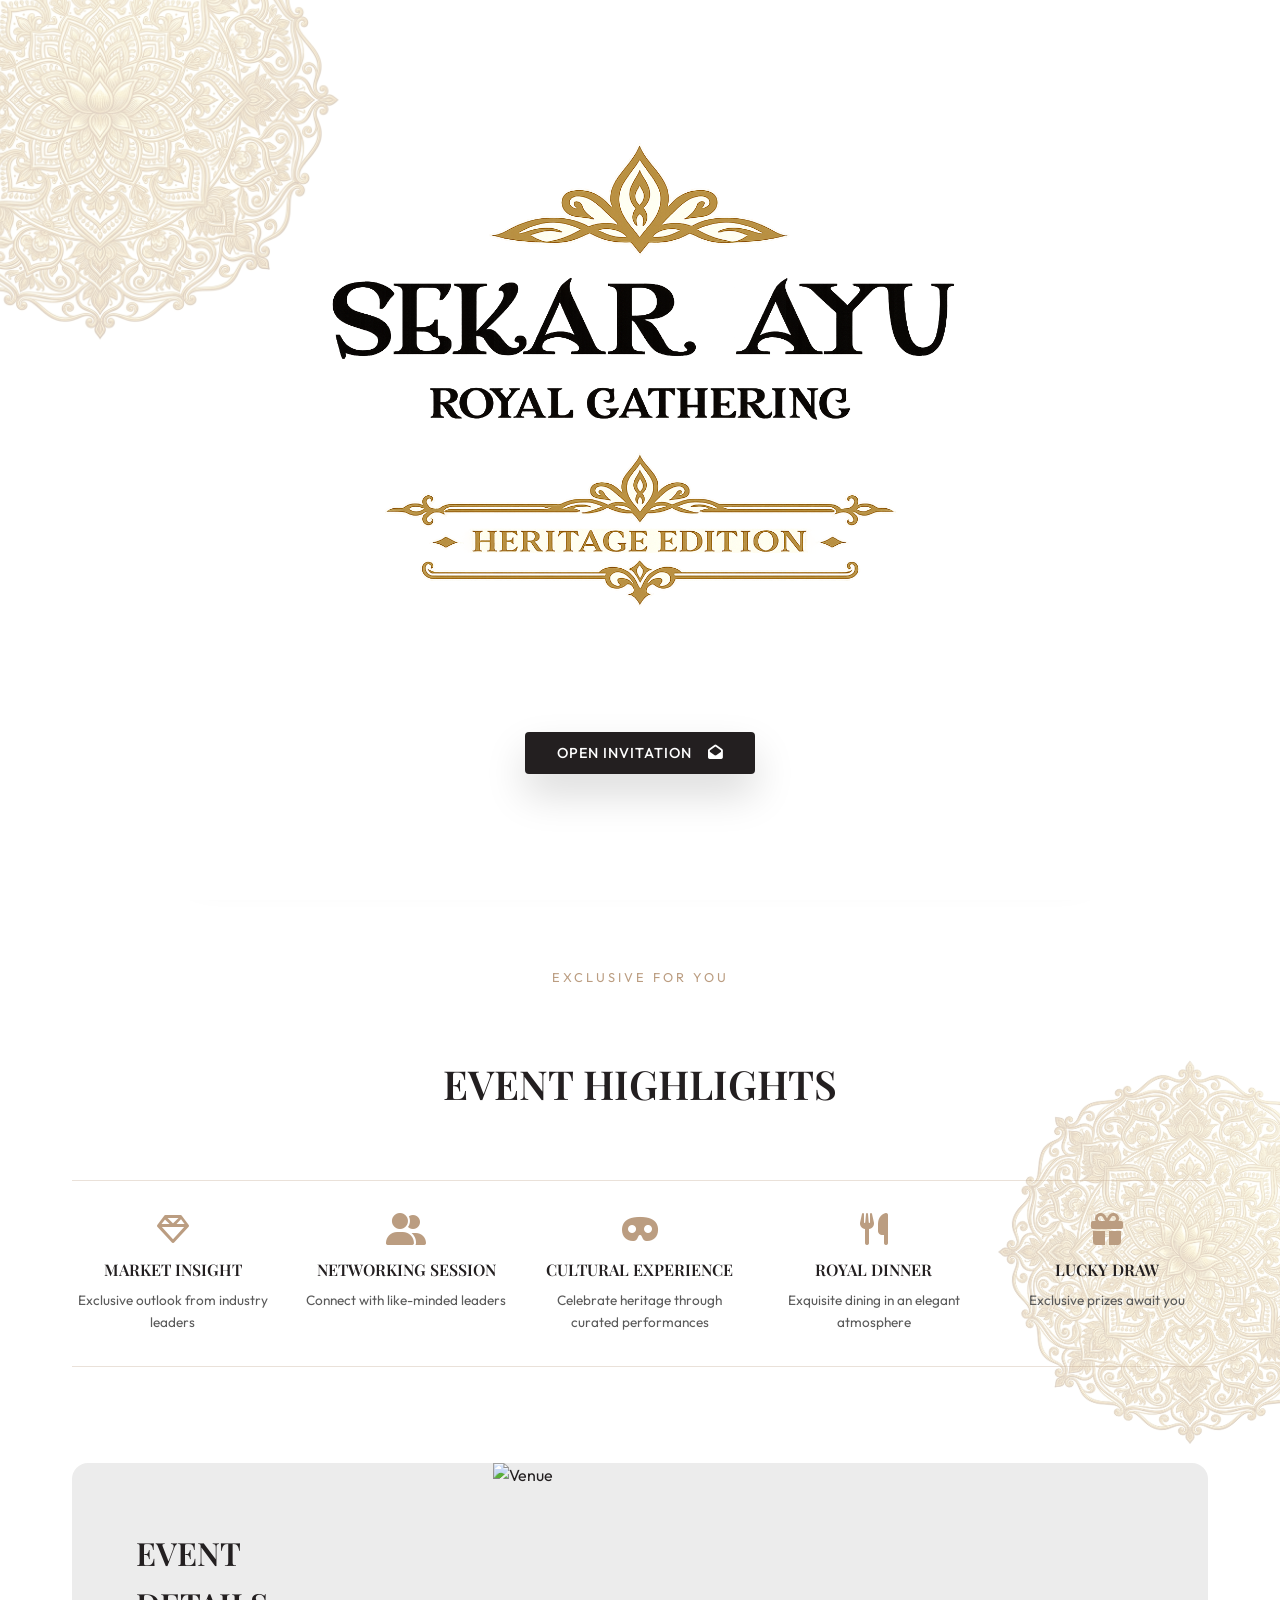
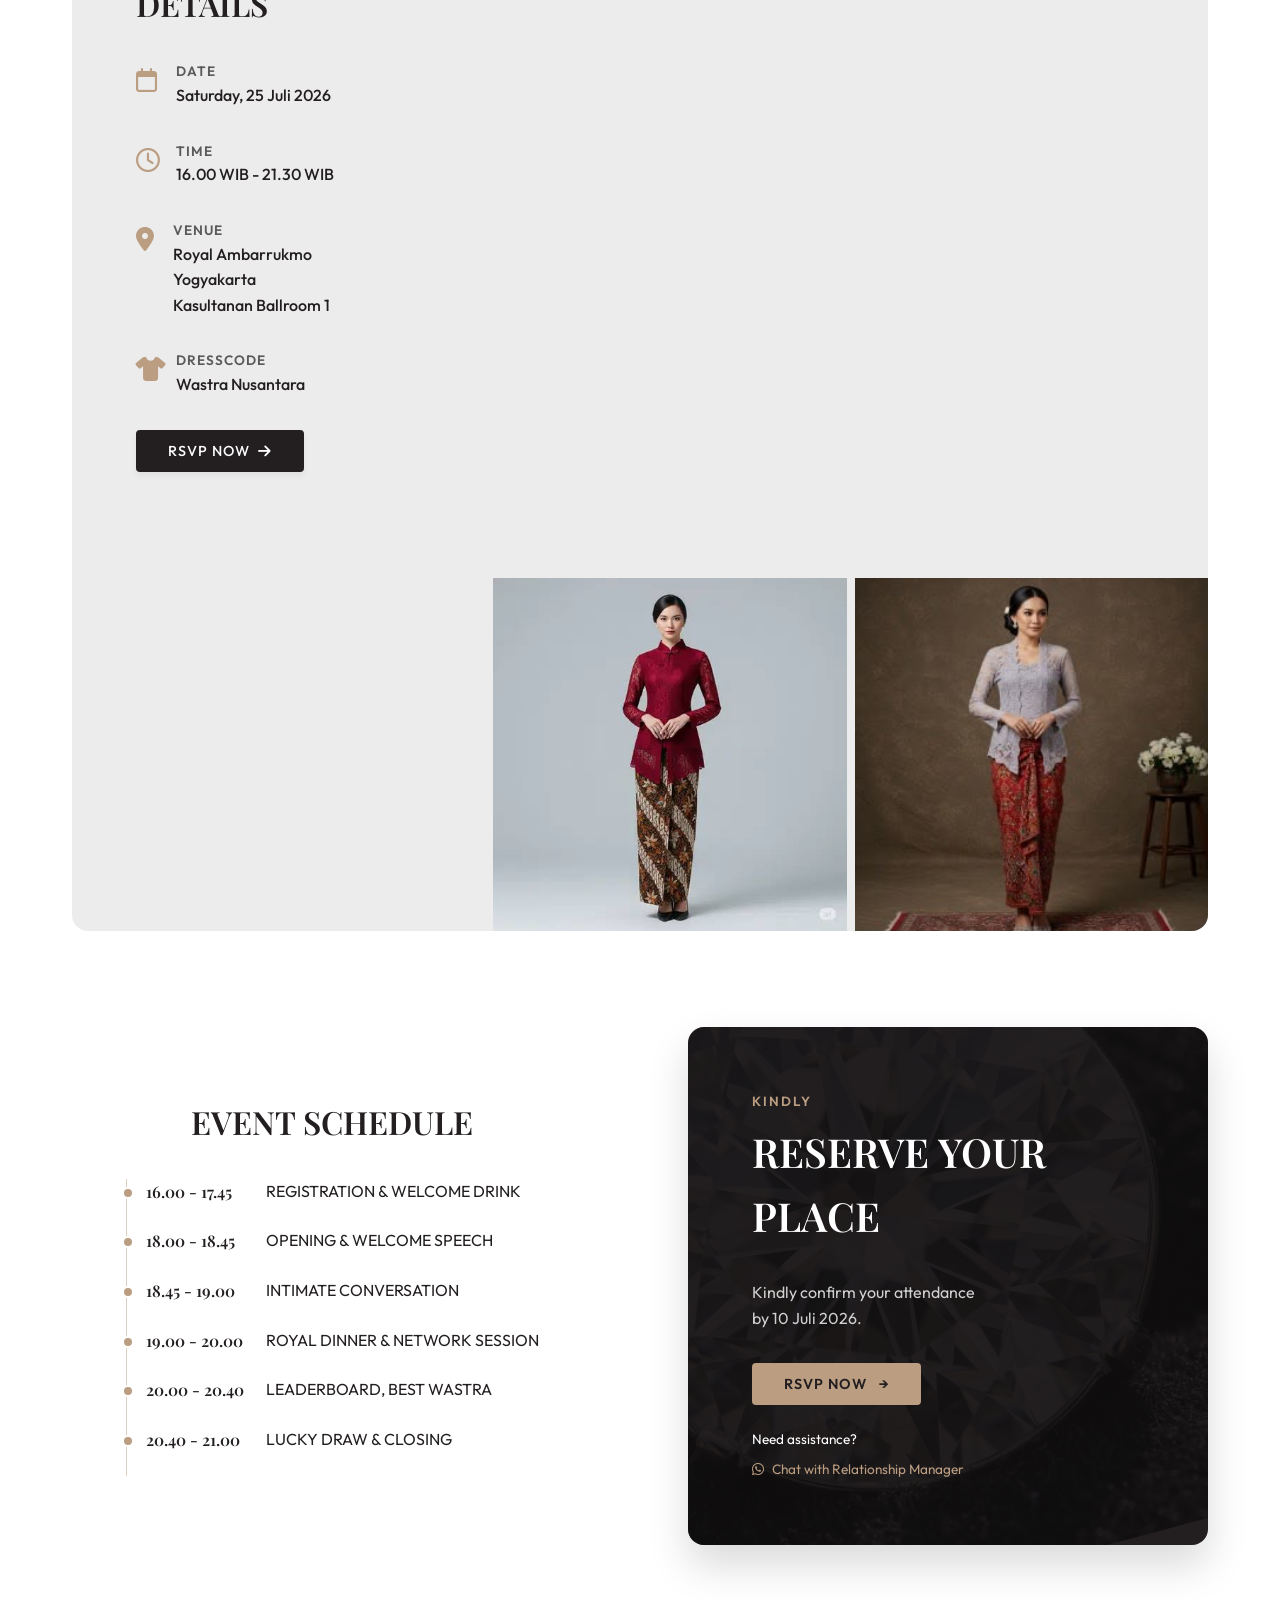
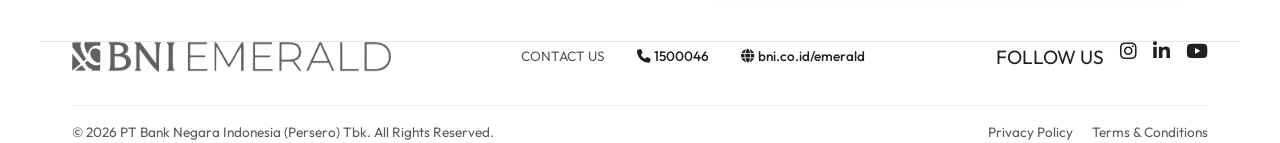
==== demo-cover.html @ 96505d5f "Integrate cover page, update gallery images, and refine ticket text" ====
<!DOCTYPE html>
<html lang="en">
<head>
  <meta charset="UTF-8">
  <meta name="viewport" content="width=device-width, initial-scale=1.0">
  <title>Sekar Ayu Royal Gathering - Demo Cover</title>
  <link rel="stylesheet" href="style.css">
  <link rel="stylesheet" href="https://cdnjs.cloudflare.com/ajax/libs/font-awesome/6.4.0/css/all.min.css">
  <script src="https://cdnjs.cloudflare.com/ajax/libs/qrcodejs/1.0.0/qrcode.min.js"></script>
  <style>
    /* Prevent scrolling initially */
    body {
      overflow: hidden;
    }
    
    /* Full screen cover overlay */
    #invitation-cover {
      position: fixed;
      top: 0;
      left: 0;
      width: 100vw;
      height: 100vh;
      background-color: var(--c-bg); /* Use the theme background */
      z-index: 9999;
      display: flex;
      flex-direction: column;
      align-items: center;
      justify-content: center;
      transition: transform 1.2s cubic-bezier(0.77, 0, 0.175, 1);
    }
    
    /* Cover internal z-indexing so bg is behind text */
    #invitation-cover .hero-bg {
      z-index: 0;
      opacity: 0.6;
    }
    #invitation-cover .ornament-top-left {
      z-index: 1;
    }
    #invitation-cover .hero-content-wrapper {
      z-index: 2;
      position: relative;
      display: flex;
      flex-direction: column;
      align-items: center;
    }
  </style>
</head>
<body>

  <!-- ================= THE COVER ================= -->
  <div id="invitation-cover">
    <img src="mandala.png" class="ornament ornament-top-left" alt="Ornament">
    <div class="hero-bg"></div>
    
    <div class="hero-content-wrapper">
      <div class="hero-titles">
        <img src="logo landing page 2.png" alt="Sekar Ayu Royal Gathering" class="hero-logo-all">
      </div>
      
      <button id="open-cover-btn" class="btn btn-primary" style="margin-top: 40px; box-shadow: var(--shadow-lg);">
        OPEN INVITATION &nbsp; <i class="fa-solid fa-envelope-open"></i>
      </button>
    </div>
  </div>
  <!-- ============================================= -->


  <!-- Header -->
  <header class="header">
    <div class="container">
      <div class="logo-group">
        <img src="Logo danantara.png" alt="Danantara Indonesia" class="logo" style="height: 40px; object-fit: contain;">
      </div>
      <div class="logo-group">
        <img src="Logo BNI Emerald.png" alt="BNI Emerald" class="logo" style="height: 30px; object-fit: contain;">
      </div>
    </div>
  </header>

  <!-- Hero Section (Button removed since it's on the cover now) -->
  <section class="hero" style="min-height: 80vh;">
    <img src="mandala.png" class="ornament ornament-top-left" alt="Ornament">
    <div class="hero-bg"></div>
    
    <div class="container hero-content">
      <div class="hero-titles">
        <img src="logo landing page 2.png" alt="Sekar Ayu Royal Gathering" class="hero-logo-all">
      </div>
      <!-- Removed the OPEN INVITATION button from here -->
    </div>
  </section>

  <!-- Invitation Card -->
  <div class="container">
    <div class="invitation-card">
      <div class="invitation-icon">
        <i class="fa-solid fa-gem"></i>
      </div>
      <div class="invitation-text">
        <h3>DEAR VALUED EMERALD CLIENT,</h3>
        <p>As a valued member of BNI Emerald, it is our distinct pleasure to invite you to an exclusive gathering, thoughtfully curated in appreciation of your trust and the valued relationship we are privileged to share. We look forward to welcoming you for a memorable occasion.</p>
      </div>
    </div>
  </div>

  <!-- Programs Section -->
  <section class="container">
    <div class="section-title">
      <span>EXCLUSIVE FOR YOU</span>
      <h2 style="display: none;">BNI EMERALD PROGRAMS</h2>
    </div>
    <div class="programs-grid" style="display: none;">
      <div class="program-card">
        <img src="https://images.unsplash.com/photo-1618005182384-a83a8bd57fbe?q=80&w=2564&auto=format&fit=crop" alt="Wealth">
        <div class="program-overlay">
          <i class="fa-solid fa-gem program-icon"></i>
          <h4>EMERALD WEALTH</h4>
          <p>Wealth Management & Investment Solutions</p>
          <span class="link">Learn More &rarr;</span>
        </div>
      </div>
      <div class="program-card">
        <img src="https://images.unsplash.com/photo-1542314831-c6a4d14fa62d?q=80&w=2673&auto=format&fit=crop" alt="Lifestyle">
        <div class="program-overlay">
          <i class="fa-solid fa-crown program-icon"></i>
          <h4>EMERALD LIFESTYLE</h4>
          <p>Privileges & Experiences Beyond Expectations</p>
          <span class="link">Learn More &rarr;</span>
        </div>
      </div>
      <div class="program-card">
        <img src="https://images.unsplash.com/photo-1556740749-887f6717d5e4?q=80&w=2670&auto=format&fit=crop" alt="Protection">
        <div class="program-overlay">
          <i class="fa-solid fa-shield-halved program-icon"></i>
          <h4>EMERALD PROTECTION</h4>
          <p>Comprehensive Protection for You & Your Family</p>
          <span class="link">Learn More &rarr;</span>
        </div>
      </div>
      <div class="program-card">
        <img src="https://images.unsplash.com/photo-1436491865332-7a61a109cc05?q=80&w=2674&auto=format&fit=crop" alt="Global">
        <div class="program-overlay">
          <i class="fa-solid fa-globe program-icon"></i>
          <h4>EMERALD GLOBAL ACCESS</h4>
          <p>Global Network & Exclusive International Privileges</p>
          <span class="link">Learn More &rarr;</span>
        </div>
      </div>
    </div>
  </section>

  <!-- Event Highlights -->
  <section class="container" style="position: relative;">
    <img src="mandala.png" class="ornament ornament-event-right" alt="Ornament">
    <div class="section-title">
      <h2>EVENT HIGHLIGHTS</h2>
    </div>
    <div class="highlights-container">
      <div class="highlight-item">
        <i class="fa-regular fa-gem"></i>
        <h4>MARKET INSIGHT</h4>
        <p>Exclusive outlook from industry leaders</p>
      </div>
      <div class="highlight-item">
        <i class="fa-solid fa-user-group"></i>
        <h4>NETWORKING SESSION</h4>
        <p>Connect with like-minded leaders</p>
      </div>
      <div class="highlight-item">
        <i class="fa-solid fa-mask"></i>
        <h4>CULTURAL EXPERIENCE</h4>
        <p>Celebrate heritage through curated performances</p>
      </div>
      <div class="highlight-item">
        <i class="fa-solid fa-utensils"></i>
        <h4>ROYAL DINNER</h4>
        <p>Exquisite dining in an elegant atmosphere</p>
      </div>
      <div class="highlight-item">
        <i class="fa-solid fa-gift"></i>
        <h4>LUCKY DRAW</h4>
        <p>Exclusive prizes await you</p>
      </div>
    </div>
  </section>

  <!-- Details & Schedule -->
  <section class="container">
    <div class="details-section">
      <div class="details-content">
        <h3>EVENT DETAILS</h3>
        <div class="detail-row">
          <div class="detail-icon"><i class="fa-regular fa-calendar"></i></div>
          <div class="detail-info">
            <h5>DATE</h5>
            <p>Saturday, 25 Juli 2026</p>
          </div>
        </div>
        <div class="detail-row">
          <div class="detail-icon"><i class="fa-regular fa-clock"></i></div>
          <div class="detail-info">
            <h5>TIME</h5>
            <p>16.00 WIB - 21.30 WIB</p>
          </div>
        </div>
        <div class="detail-row">
          <div class="detail-icon"><i class="fa-solid fa-location-dot"></i></div>
          <div class="detail-info">
            <h5>VENUE</h5>
            <p>Royal Ambarrukmo Yogyakarta<br>Kasultanan Ballroom 1</p>
          </div>
        </div>
        <div class="detail-row">
          <div class="detail-icon"><i class="fa-solid fa-shirt"></i></div>
          <div class="detail-info">
            <h5>DRESSCODE</h5>
            <p>Wastra Nusantara</p>
          </div>
        </div>
        <div style="margin-top: var(--space-md);">
          <button class="btn btn-primary open-rsvp-btn" style="background: var(--c-emerald-dark); display: inline-flex; align-items: center; justify-content: center; gap: 8px;">
            <span>RSVP NOW</span>
            <i class="fa-solid fa-arrow-right"></i>
          </button>
        </div>
      </div>
      <div class="gallery-grid">
        <img src="https://images.unsplash.com/photo-1519167758481-83f550bb49b3?q=80&w=2698&auto=format&fit=crop" class="gallery-main" alt="Venue">
        <img src="gallery-sub-1.jpeg" alt="Decor">
        <img src="gallery-sub-2.jpeg" alt="Dining">
      </div>
    </div>
  </section>
  <!-- Schedule & Reserve Section -->
  <section class="container schedule-reserve-wrapper">
    <!-- Left: Schedule -->
    <div class="schedule-column">
      <div class="section-title" style="margin-bottom: 32px;">
        <h2 style="font-size: 2rem;">EVENT SCHEDULE</h2>
      </div>
      <div style="display: flex; justify-content: center;">
        <div class="schedule-list">
          <div class="schedule-item">
            <div class="time">16.00 - 17.45</div>
            <div class="event">REGISTRATION & WELCOME DRINK</div>
          </div>
          <div class="schedule-item">
            <div class="time">18.00 - 18.45</div>
            <div class="event">OPENING & WELCOME SPEECH</div>
          </div>
          <div class="schedule-item">
            <div class="time">18.45 - 19.00</div>
            <div class="event">INTIMATE CONVERSATION</div>
          </div>
          <div class="schedule-item">
            <div class="time">19.00 - 20.00</div>
            <div class="event">ROYAL DINNER & NETWORK SESSION</div>
          </div>
          <div class="schedule-item">
            <div class="time">20.00 - 20.40</div>
            <div class="event">LEADERBOARD, BEST WASTRA</div>
          </div>
          <div class="schedule-item">
            <div class="time">20.40 - 21.00</div>
            <div class="event">LUCKY DRAW & CLOSING</div>
          </div>
        </div>
      </div>
    </div>

    <!-- Right: Reserve -->
    <div class="reserve-column">
      <div class="reserve-section" style="margin-bottom: 0; height: 100%;">
        <div class="reserve-content">
          <h5>KINDLY</h5>
          <h2>RESERVE YOUR PLACE</h2>
          <p>Kindly confirm your attendance<br>by 10 Juli 2026.</p>
          <button class="btn btn-gold open-rsvp-btn" style="margin-bottom: 24px;">RSVP NOW &nbsp; &rarr;</button>
          <div style="font-size: 0.85rem;">
            Need assistance?<br>
            <a href="#" style="color: var(--c-gold); display: inline-flex; align-items: center; gap: 8px; margin-top: 8px;">
              <i class="fa-brands fa-whatsapp"></i> Chat with Relationship Manager
            </a>
          </div>
        </div>
        <img src="diamond.png" class="gem-bg" alt="Diamond Texture" style="mix-blend-mode: multiply;">
      </div>
    </div>
  </section>

  <!-- Footer -->
  <footer class="container">
    <div class="footer-top">
      <div class="logo-group">
        <img src="Logo BNI Emerald.png" alt="BNI Emerald" class="logo" style="height: 30px; object-fit: contain;">
      </div>
      <div class="contact-info">
        <span>CONTACT US</span>
        <span style="color: var(--c-emerald-dark); font-weight: 500;"><i class="fa-solid fa-phone"></i> 1500046</span>
        <a href="#" style="color: var(--c-emerald-dark); font-weight: 500;"><i class="fa-solid fa-globe"></i> bni.co.id/emerald</a>
      </div>
      <div style="display: flex; gap: 16px; font-size: 1.2rem; color: var(--c-emerald-dark);">
        FOLLOW US 
        <i class="fa-brands fa-instagram"></i>
        <i class="fa-brands fa-linkedin-in"></i>
        <i class="fa-brands fa-youtube"></i>
      </div>
    </div>
    <div class="footer-bottom">
      <p>&copy; 2026 PT Bank Negara Indonesia (Persero) Tbk. All Rights Reserved.</p>
      <div>
        <a href="#" style="margin-right: 16px;">Privacy Policy</a>
        <a href="#">Terms & Conditions</a>
      </div>
    </div>
  </footer>

  <!-- RSVP Modal & Ticket Flow -->
  <div class="modal-overlay" id="rsvp-modal">
    <div class="modal-container">
      <button class="close-btn" id="close-modal">&times;</button>
      
      <!-- Form View -->
      <div id="form-view">
        <div class="form-header">
          <h3>RSVP FORM</h3>
          <p>Please fill in your details to secure your invitation</p>
        </div>
        <form class="rsvp-form" id="rsvp-form">
          <div class="form-group">
            <label for="fullName">Full Name</label>
            <input type="text" id="fullName" name="fullName" class="form-control" required placeholder="e.g. John Doe">
          </div>
          <div class="form-group">
            <label for="email">Email Address</label>
            <input type="email" id="email" name="email" class="form-control" required placeholder="e.g. john@example.com">
          </div>
          <div class="form-group">
            <label for="phone">Phone Number</label>
            <input type="tel" id="phone" name="phone" class="form-control" required placeholder="e.g. 08123456789">
          </div>
          <div class="form-group">
            <label for="company">Company / Organization</label>
            <input type="text" id="company" name="company" class="form-control" placeholder="Optional">
          </div>
          <button type="submit" class="btn btn-gold form-submit" id="submit-btn">CONFIRM ATTENDANCE</button>
        </form>
      </div>

      <!-- Ticket View (Success) -->
      <div id="ticket-view" class="ticket-view">
        <i class="fa-solid fa-circle-check" style="font-size: 3rem; color: var(--c-gold); margin-bottom: 16px;"></i>
        <h3>Exclusive Registration Successful!</h3>
        <p class="ticket-desc">Thank you for confirming your attendance, <strong id="guest-name-display">Guest</strong>.</p>
        <p class="ticket-desc">Please present this QR Code at the registration desk.</p>
        
        <div class="qr-container" id="qrcode"></div>
        
        <p style="font-size: 0.9rem; font-weight: 500; color: var(--c-emerald-dark); letter-spacing: 2px;" id="ticket-id"></p>
        
        <div class="ticket-footer">
          <p>Sekar Ayu Royal Gathering - Heritage Edition</p>
          <p>Saturday, 25 Juli 2026 | Royal Ambarrukmo</p>
        </div>
        <button class="btn btn-primary" id="download-ticket" style="margin-top: 24px; width: 100%;">SAVE TICKET</button>
      </div>

    </div>
  </div>

  <script src="script.js"></script>
  <script>
    // Cover Page Logic
    document.getElementById('open-cover-btn').addEventListener('click', function() {
      // Slide the cover up smoothly
      document.getElementById('invitation-cover').style.transform = 'translateY(-100vh)';
      // Enable scrolling on the body
      document.body.style.overflow = 'auto';
      
      // Optionally hide the cover from DOM after animation completes (1.2 seconds)
      setTimeout(function() {
        document.getElementById('invitation-cover').style.display = 'none';
      }, 1200);
    });
  </script>
</body>
</html>
---- style.css ----
/* 
  Sekar Ayu Royal Gathering - Heritage Edition 
  Premium Design System
*/

@import url('https://fonts.googleapis.com/css2?family=Playfair+Display:ital,wght@0,400;0,500;0,600;0,700;1,400&family=Outfit:wght@300;400;500;600&display=swap');

@font-face {
  font-family: 'Shanlan';
  src: url('SHANLN__.TTF') format('truetype');
  font-weight: normal;
  font-style: normal;
}

@font-face {
  font-family: 'Shanlan Condensed';
  src: url('SHANLNC_.TTF') format('truetype');
  font-weight: normal;
  font-style: normal;
}

:root {
  /* Colors */
  --c-bg: #FFFFFF; /* White */
  --c-bg-alt: #ececec; /* Mercury Grey */
  --c-emerald: #231f20; /* Jet Black */
  --c-emerald-dark: #231f20; /* Jet Black */
  --c-emerald-light: #231f20; /* Jet Black */
  --c-gold: #bb9d81; /* Pale Gold */
  --c-gold-light: #bb9d81; /* Pale Gold */
  --c-text-dark: #231f20; /* Jet Black */
  --c-text-muted: #5A5A5A;
  --c-text-light: #231f20; /* Jet Black */
  --c-white: #ffffff;
  --c-grey: #ececec; /* Mercury Grey */

  /* Typography */
  --font-serif: 'Playfair Display', serif;
  --font-sans: 'Outfit', sans-serif;

  /* Spacing */
  --space-xs: 0.5rem;
  --space-sm: 1rem;
  --space-md: 2rem;
  --space-lg: 4rem;
  --space-xl: 6rem;

  /* Borders & Shadows */
  --radius-sm: 4px;
  --radius-md: 8px;
  --radius-lg: 16px;
  --shadow-sm: 0 4px 6px rgba(0, 0, 0, 0.05);
  --shadow-md: 0 10px 30px rgba(35, 31, 32, 0.1);
  --shadow-lg: 0 20px 40px rgba(0, 0, 0, 0.15);
}

* {
  margin: 0;
  padding: 0;
  box-sizing: border-box;
}

html, body {
  overflow-x: hidden;
  width: 100%;
  max-width: 100%;
}

body {
  font-family: var(--font-sans);
  background-color: var(--c-bg);
  color: var(--c-text-dark);
  line-height: 1.6;
  -webkit-font-smoothing: antialiased;
}

h1, h2, h3, h4, h5, h6 {
  font-family: var(--font-serif);
  font-weight: 600;
  color: var(--c-emerald);
}

a {
  text-decoration: none;
  color: inherit;
}

ul {
  list-style: none;
}

/* Utilities */
.container {
  width: 100%;
  max-width: 1200px;
  margin: 0 auto;
  padding: 0 var(--space-md);
}

.text-center { text-align: center; }
.text-gold { color: var(--c-gold); }
.text-emerald { color: var(--c-emerald); }

.flex { display: flex; }
.flex-col { flex-direction: column; }
.items-center { align-items: center; }
.justify-center { justify-content: center; }
.justify-between { justify-content: space-between; }
.gap-sm { gap: var(--space-sm); }
.gap-md { gap: var(--space-md); }
.gap-lg { gap: var(--space-lg); }

/* Buttons */
.btn {
  display: inline-flex;
  align-items: center;
  justify-content: center;
  padding: 12px 32px;
  font-family: var(--font-sans);
  font-size: 0.9rem;
  font-weight: 500;
  letter-spacing: 1px;
  text-transform: uppercase;
  border: none;
  border-radius: var(--radius-sm);
  cursor: pointer;
  transition: all 0.3s ease;
  gap: 8px;
}

.btn-primary {
  background-color: var(--c-emerald);
  color: var(--c-white);
  box-shadow: var(--shadow-sm);
}

.btn-primary:hover {
  background-color: var(--c-emerald-light);
  transform: translateY(-2px);
  box-shadow: var(--shadow-md);
}

.btn-gold {
  background: linear-gradient(135deg, var(--c-gold-light), var(--c-gold));
  color: var(--c-emerald-dark);
  font-weight: 600;
}

.btn-gold:hover {
  transform: translateY(-2px);
  box-shadow: 0 10px 20px rgba(187, 157, 129, 0.3);
}

/* --- Sections --- */

/* Header / Nav */
.header {
  position: absolute;
  top: 0;
  left: 0;
  width: 100%;
  padding: var(--space-md) 0;
  z-index: 10;
}

.header .container {
  display: flex;
  justify-content: space-between;
  align-items: center;
}

.logo-group {
  display: flex;
  align-items: center;
  gap: 24px;
}

.logo {
  height: 40px;
  object-fit: contain;
}

/* --- Cover Page --- */
body.locked {
  overflow: hidden;
}

#invitation-cover {
  position: fixed;
  top: 0;
  left: 0;
  width: 100vw;
  height: 100vh;
  background-color: var(--c-bg);
  z-index: 9999;
  display: flex;
  flex-direction: column;
  align-items: center;
  justify-content: center;
  transition: transform 1.2s cubic-bezier(0.77, 0, 0.175, 1);
}

#invitation-cover .hero-bg {
  z-index: 0;
  opacity: 0.6;
}

#invitation-cover .ornament-top-left {
  z-index: 1;
}

#invitation-cover .hero-content-wrapper {
  z-index: 2;
  position: relative;
  display: flex;
  flex-direction: column;
  align-items: center;
}

/* Hero Section */
.hero {
  position: relative;
  min-height: 100vh;
  display: flex;
  align-items: center;
  justify-content: center;
  text-align: center;
  padding-top: var(--space-xl);
  padding-bottom: 120px;
}

.hero-bg {
  position: absolute;
  top: 0;
  left: 0;
  width: 100%;
  height: 100%;
  background: url('background.png') no-repeat center bottom;
  background-size: cover;
  opacity: 0.8;
  mix-blend-mode: multiply;
  z-index: -2;
}

.ornament {
  position: absolute;
  pointer-events: none;
  mix-blend-mode: multiply;
  opacity: 0.25;
  z-index: -1;
}

.ornament-top-left {
  top: -150px;
  left: -150px;
  width: 50vw;
  max-width: 500px;
  animation: rotateSlowly 120s linear infinite;
}

.ornament-event-right {
  top: 0px;
  right: -150px;
  width: 40vw;
  max-width: 400px;
  transform: rotate(45deg);
}

@keyframes rotateSlowly {
  from { transform: rotate(0deg); }
  to { transform: rotate(360deg); }
}

.hero-content {
  position: relative;
  z-index: 2;
  display: flex;
  flex-direction: column;
  align-items: center;
}

.hero-titles {
  display: flex;
  flex-direction: column;
  align-items: center;
  gap: 8px;
  margin-bottom: 32px;
}

.hero-logo-all {
  width: 90vw;
  max-width: 800px;
  height: auto;
  max-height: 65vh;
  object-fit: contain;
}

.hero-subtitle {
  font-family: var(--font-sans);
  font-size: 1rem;
  letter-spacing: 4px;
  text-transform: uppercase;
  color: var(--c-gold);
  margin-bottom: var(--space-md);
  position: relative;
  display: inline-block;
}

.hero-subtitle::before,
.hero-subtitle::after {
  content: '';
  position: absolute;
  top: 50%;
  width: 40px;
  height: 1px;
  background-color: var(--c-gold);
}

.hero-subtitle::before { right: 100%; margin-right: 15px; }
.hero-subtitle::after { left: 100%; margin-left: 15px; }

.hero-desc {
  font-size: 1.1rem;
  color: var(--c-text-muted);
  max-width: 600px;
  margin: 0 auto var(--space-md);
}

/* Invitation Card */
.invitation-card {
  background: var(--c-white);
  padding: var(--space-md);
  border-radius: var(--radius-lg);
  box-shadow: var(--shadow-md);
  max-width: 900px;
  margin: -80px auto var(--space-xl);
  position: relative;
  z-index: 5;
  display: flex;
  align-items: center;
  border: 1px solid rgba(187, 157, 129, 0.2);
}

.invitation-icon {
  font-size: 2rem;
  color: var(--c-gold);
  margin-right: var(--space-md);
  padding-right: var(--space-md);
  border-right: 1px solid rgba(0,0,0,0.1);
}

.invitation-text h3 {
  font-family: var(--font-sans);
  font-size: 0.9rem;
  letter-spacing: 2px;
  text-transform: uppercase;
  color: var(--c-gold);
  margin-bottom: 8px;
}

.invitation-text p {
  color: var(--c-text-muted);
  font-size: 0.95rem;
}

/* Programs Section */
.section-title {
  text-align: center;
  margin-bottom: var(--space-lg);
}

.section-title h2 {
  font-size: 2.5rem;
  color: var(--c-emerald-dark);
}

.section-title span {
  display: block;
  font-family: var(--font-sans);
  font-size: 0.8rem;
  text-transform: uppercase;
  letter-spacing: 3px;
  color: var(--c-gold);
  margin-bottom: 8px;
}

.programs-grid {
  display: grid;
  grid-template-columns: repeat(auto-fit, minmax(250px, 1fr));
  gap: var(--space-md);
  margin-bottom: var(--space-xl);
}

.program-card {
  position: relative;
  border-radius: var(--radius-md);
  overflow: hidden;
  aspect-ratio: 4/5;
  cursor: pointer;
}

.program-card img {
  width: 100%;
  height: 100%;
  object-fit: cover;
  transition: transform 0.7s ease;
}

.program-card:hover img {
  transform: scale(1.05);
}

.program-overlay {
  position: absolute;
  inset: 0;
  background: linear-gradient(to bottom, rgba(35, 31, 32, 0.2), rgba(35, 31, 32, 0.9));
  display: flex;
  flex-direction: column;
  justify-content: flex-end;
  padding: var(--space-md);
  color: var(--c-white);
  text-align: center;
}

.program-icon {
  color: var(--c-gold);
  font-size: 1.5rem;
  margin-bottom: 12px;
}

.program-overlay h4 {
  color: var(--c-white);
  font-family: var(--font-sans);
  font-size: 1rem;
  letter-spacing: 1px;
  margin-bottom: 8px;
}

.program-overlay p {
  font-size: 0.85rem;
  color: rgba(255,255,255,0.8);
  margin-bottom: 16px;
}

.program-overlay .link {
  font-size: 0.8rem;
  color: var(--c-gold);
  text-transform: uppercase;
  letter-spacing: 1px;
}

/* Highlights Section */
.highlights-container {
  display: flex;
  justify-content: space-between;
  text-align: center;
  border-top: 1px solid rgba(187, 157, 129, 0.3);
  border-bottom: 1px solid rgba(187, 157, 129, 0.3);
  padding: var(--space-md) 0;
  margin-bottom: var(--space-xl);
  flex-wrap: wrap;
  gap: var(--space-md);
}

.highlight-item {
  flex: 1;
  min-width: 150px;
}

.highlight-item i {
  font-size: 2rem;
  color: var(--c-gold);
  margin-bottom: 12px;
}

.highlight-item h4 {
  font-size: 1rem;
  color: var(--c-emerald-dark);
  margin-bottom: 8px;
}

.highlight-item p {
  font-size: 0.85rem;
  color: var(--c-text-muted);
}

/* Details Section */
.details-section {
  display: grid;
  grid-template-columns: 1fr 2fr;
  gap: var(--space-lg);
  margin-bottom: var(--space-xl);
  background: var(--c-bg-alt);
  border-radius: var(--radius-lg);
  overflow: hidden;
}

.details-content {
  padding: var(--space-lg);
}

.details-content h3 {
  font-size: 2rem;
  margin-bottom: var(--space-md);
}

.detail-row {
  display: flex;
  margin-bottom: var(--space-md);
}

.detail-icon {
  font-size: 1.5rem;
  color: var(--c-gold);
  margin-right: 16px;
  width: 24px;
}

.detail-info h5 {
  font-family: var(--font-sans);
  font-size: 0.85rem;
  color: var(--c-text-muted);
  text-transform: uppercase;
  letter-spacing: 1px;
}

.detail-info p {
  font-weight: 500;
  color: var(--c-emerald-dark);
}

.gallery-grid {
  display: grid;
  grid-template-columns: repeat(2, 1fr);
  grid-template-rows: 2fr 1fr;
  gap: 8px;
  height: 100%;
}

.gallery-main {
  grid-column: 1 / -1;
}

.gallery-grid img {
  width: 100%;
  height: 100%;
  object-fit: cover;
}

/* Schedule & Reserve Wrapper */
.schedule-reserve-wrapper {
  display: grid;
  grid-template-columns: 1fr 1fr;
  gap: var(--space-xl);
  margin-bottom: var(--space-xl);
  align-items: center;
}

/* Schedule Section */
.schedule-section {
  max-width: 800px;
  margin: 0 auto var(--space-xl);
}

.schedule-list {
  position: relative;
  padding-left: 20px;
}

.schedule-list::before {
  content: '';
  position: absolute;
  left: 0;
  top: 0;
  bottom: 0;
  width: 1px;
  background-color: rgba(187, 157, 129, 0.5);
}

.schedule-item {
  display: flex;
  position: relative;
  margin-bottom: 24px;
}

.schedule-item::before {
  content: '';
  position: absolute;
  left: -24px;
  top: 8px;
  width: 8px;
  height: 8px;
  border-radius: 50%;
  background-color: var(--c-gold);
  border: 2px solid var(--c-bg);
}

.time {
  width: 120px;
  flex-shrink: 0;
  font-weight: 600;
  color: var(--c-emerald);
  font-family: var(--font-serif);
}

.event {
  color: var(--c-text-dark);
}

/* Reserve Section */
.reserve-section {
  background-color: var(--c-emerald-dark);
  border-radius: var(--radius-lg);
  padding: var(--space-lg);
  color: var(--c-white);
  display: flex;
  justify-content: space-between;
  align-items: center;
  position: relative;
  overflow: hidden;
  box-shadow: var(--shadow-lg);
}

.reserve-content {
  position: relative;
  z-index: 2;
  max-width: 500px;
}

.reserve-content h5 {
  font-family: var(--font-sans);
  color: var(--c-gold);
  letter-spacing: 2px;
  margin-bottom: 8px;
}

.reserve-content h2 {
  color: var(--c-white);
  font-size: 2.5rem;
  margin-bottom: var(--space-md);
}

.reserve-content p {
  color: rgba(255,255,255,0.8);
  margin-bottom: var(--space-md);
}

.gem-bg {
  position: absolute;
  right: -50px;
  bottom: -50px;
  height: 150%;
  opacity: 0.6;
  pointer-events: none;
  transform: rotate(-15deg);
}

/* Footer */
footer {
  padding: var(--space-lg) 0 var(--space-md);
  border-top: 1px solid rgba(0,0,0,0.1);
  font-size: 0.85rem;
  color: var(--c-text-muted);
}

.footer-top {
  display: flex;
  justify-content: space-between;
  align-items: center;
  margin-bottom: var(--space-md);
  flex-wrap: wrap;
  gap: var(--space-md);
}

.contact-info {
  display: flex;
  gap: var(--space-md);
}

.footer-bottom {
  display: flex;
  justify-content: space-between;
  align-items: center;
  border-top: 1px solid rgba(0,0,0,0.05);
  padding-top: var(--space-sm);
}

/* --- Modal & Flow --- */
.modal-overlay {
  position: fixed;
  inset: 0;
  background: rgba(35, 31, 32, 0.8);
  backdrop-filter: blur(8px);
  z-index: 100;
  display: flex;
  align-items: center;
  justify-content: center;
  padding: var(--space-md);
  opacity: 0;
  pointer-events: none;
  transition: opacity 0.4s ease;
}

.modal-overlay.active {
  opacity: 1;
  pointer-events: auto;
}

.modal-container {
  background: var(--c-bg);
  border-radius: var(--radius-md);
  width: 100%;
  max-width: 500px;
  max-height: 90vh;
  overflow-y: auto;
  position: relative;
  transform: translateY(20px);
  transition: transform 0.4s cubic-bezier(0.175, 0.885, 0.32, 1.275);
  box-shadow: var(--shadow-lg);
}

.modal-overlay.active .modal-container {
  transform: translateY(0);
}

.close-btn {
  position: absolute;
  top: 16px;
  right: 16px;
  background: none;
  border: none;
  font-size: 1.5rem;
  color: var(--c-text-muted);
  cursor: pointer;
  z-index: 10;
  transition: color 0.3s;
}

.close-btn:hover {
  color: var(--c-emerald);
}

/* Form Styles */
.form-header {
  padding: var(--space-md);
  text-align: center;
  border-bottom: 1px solid rgba(0,0,0,0.05);
  background: var(--c-emerald);
  color: var(--c-white);
  border-radius: var(--radius-md) var(--radius-md) 0 0;
}

.form-header h3 {
  color: var(--c-gold);
  margin-bottom: 4px;
}

.form-header p {
  font-size: 0.9rem;
  color: rgba(255,255,255,0.8);
}

.rsvp-form {
  padding: var(--space-md);
}

.form-group {
  margin-bottom: 20px;
}

.form-group label {
  display: block;
  font-size: 0.85rem;
  font-weight: 500;
  margin-bottom: 8px;
  color: var(--c-emerald-dark);
}

.form-control {
  width: 100%;
  padding: 12px 16px;
  border: 1px solid rgba(0,0,0,0.1);
  border-radius: var(--radius-sm);
  font-family: var(--font-sans);
  font-size: 1rem;
  transition: border-color 0.3s, box-shadow 0.3s;
  background: var(--c-white);
}

.form-control:focus {
  outline: none;
  border-color: var(--c-gold);
  box-shadow: 0 0 0 3px rgba(187, 157, 129, 0.2);
}

.form-submit {
  width: 100%;
  margin-top: 10px;
}

/* Ticket / QR View */
.ticket-view {
  padding: var(--space-lg);
  text-align: center;
  display: none;
}

.ticket-view.active {
  display: block;
  animation: fadeIn 0.5s ease forwards;
}

@keyframes fadeIn {
  from { opacity: 0; transform: scale(0.95); }
  to { opacity: 1; transform: scale(1); }
}

.qr-container {
  background: var(--c-white);
  padding: 24px;
  border-radius: var(--radius-md);
  display: inline-block;
  margin: var(--space-md) 0;
  box-shadow: 0 4px 15px rgba(0,0,0,0.05);
  border: 2px solid var(--c-gold-light);
}

.ticket-view h3 {
  color: var(--c-emerald);
  margin-bottom: 8px;
}

.ticket-desc {
  color: var(--c-text-muted);
  font-size: 0.9rem;
}

.ticket-footer {
  margin-top: var(--space-md);
  padding-top: var(--space-md);
  border-top: 1px dashed rgba(0,0,0,0.1);
  font-size: 0.85rem;
  color: var(--c-text-muted);
}

/* Responsive */
@media (max-width: 992px) {
  .details-section {
    grid-template-columns: 1fr;
  }
  .gallery-grid {
    height: 450px;
  }
  .schedule-reserve-wrapper {
    grid-template-columns: 1fr;
    gap: var(--space-lg);
  }
}

@media (max-width: 768px) {
  .header .container {
    padding: 0 16px;
    display: flex;
    flex-direction: row;
    justify-content: space-between;
    align-items: center;
  }
  .logo-group img.logo {
    max-height: 28px !important;
    max-width: 150px;
    object-fit: contain;
  }
  .hero {
    min-height: 85vh;
  }
  .hero-bg {
    background-size: cover;
    background-position: center bottom;
  }
  .ornament-top-left {
    top: -50px;
    left: -30px;
    width: 60vw;
  }
  .ornament-event-right {
    top: 0px;
    right: -80px;
    width: 70vw;
  }
  .hero-logo-all {
    width: 115vw;
    max-width: none;
  }
  .invitation-card {
    flex-direction: column;
    text-align: center;
  }
  .invitation-icon {
    border-right: none;
    border-bottom: 1px solid rgba(0,0,0,0.1);
    margin-right: 0;
    margin-bottom: 16px;
    padding-right: 0;
    padding-bottom: 16px;
  }
  .reserve-section {
    flex-direction: column;
    text-align: center;
    padding: var(--space-md);
  }
  .gem-bg {
    right: 50%;
    bottom: -100px;
    transform: translateX(50%) rotate(0);
    height: 200px;
    opacity: 0.2;
  }
  .highlights-container {
    flex-direction: column;
  }
  .footer-top {
    flex-direction: column;
    text-align: center;
  }
}
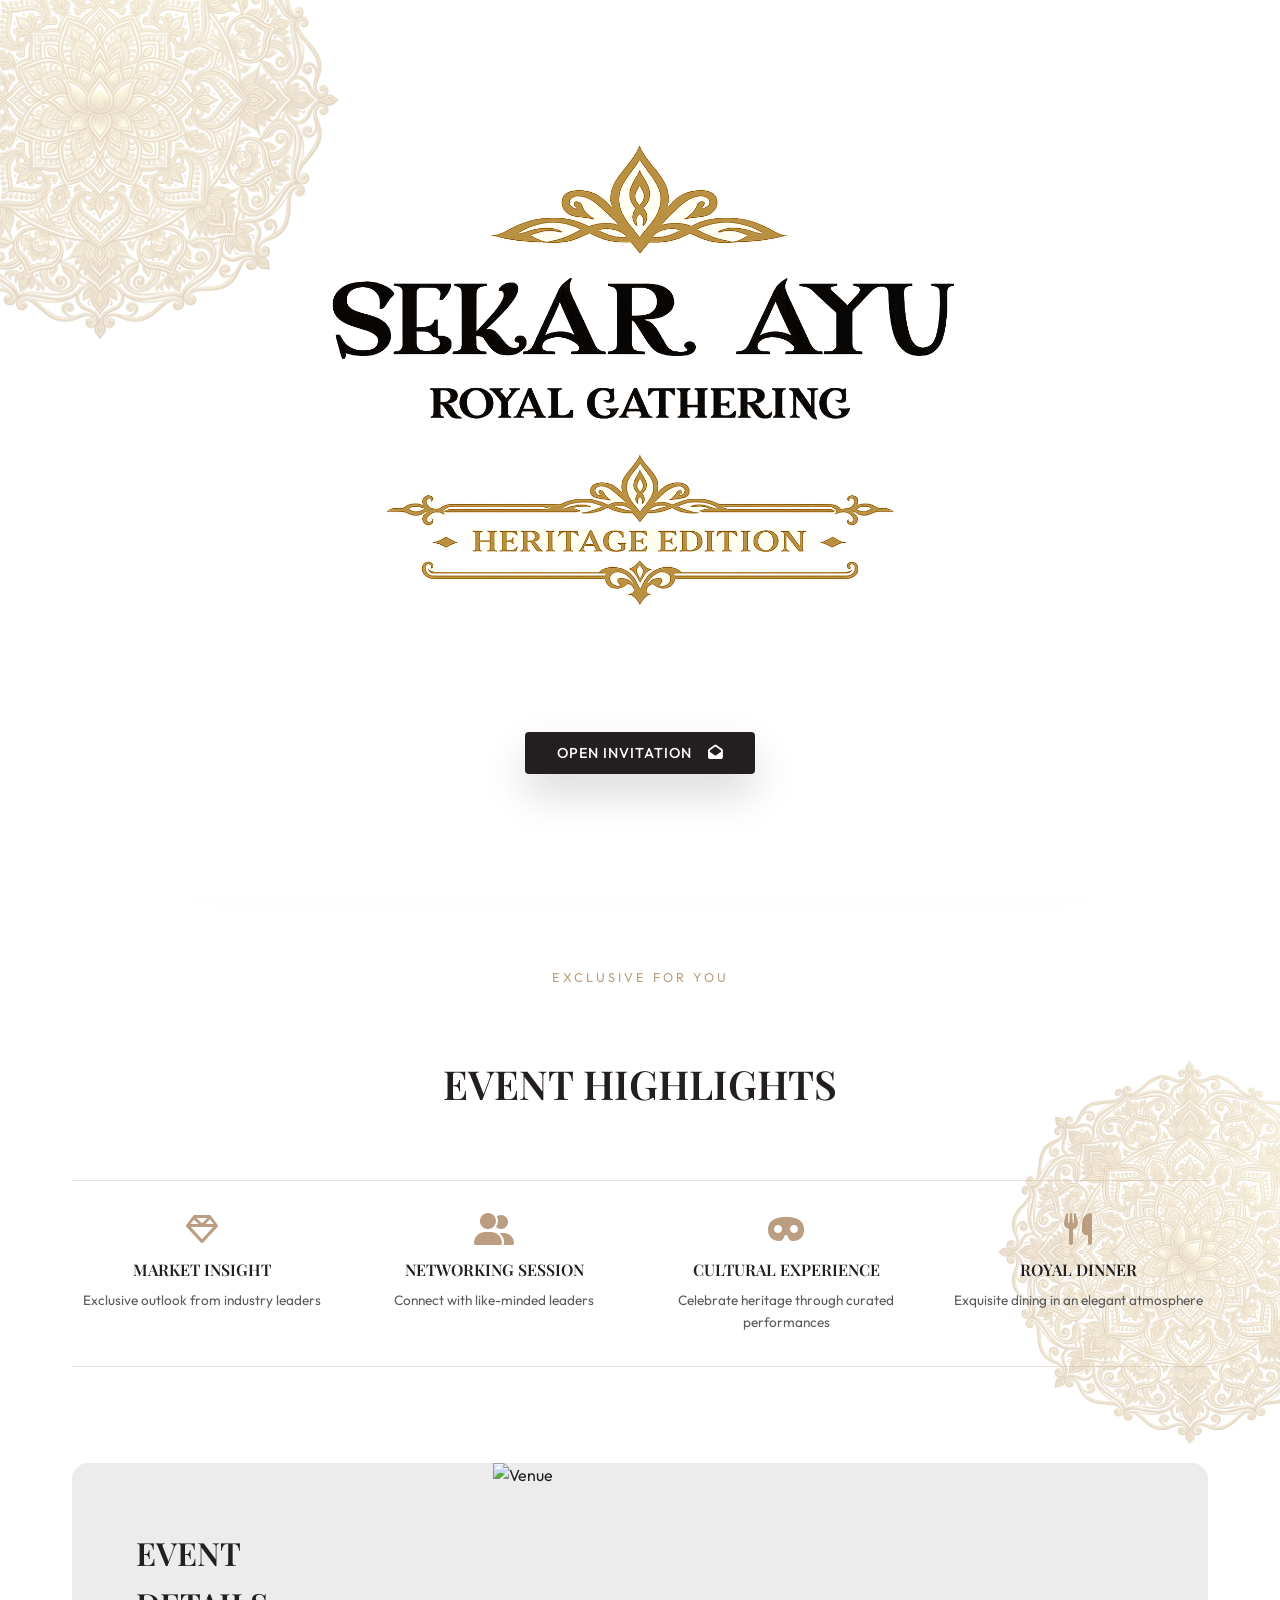
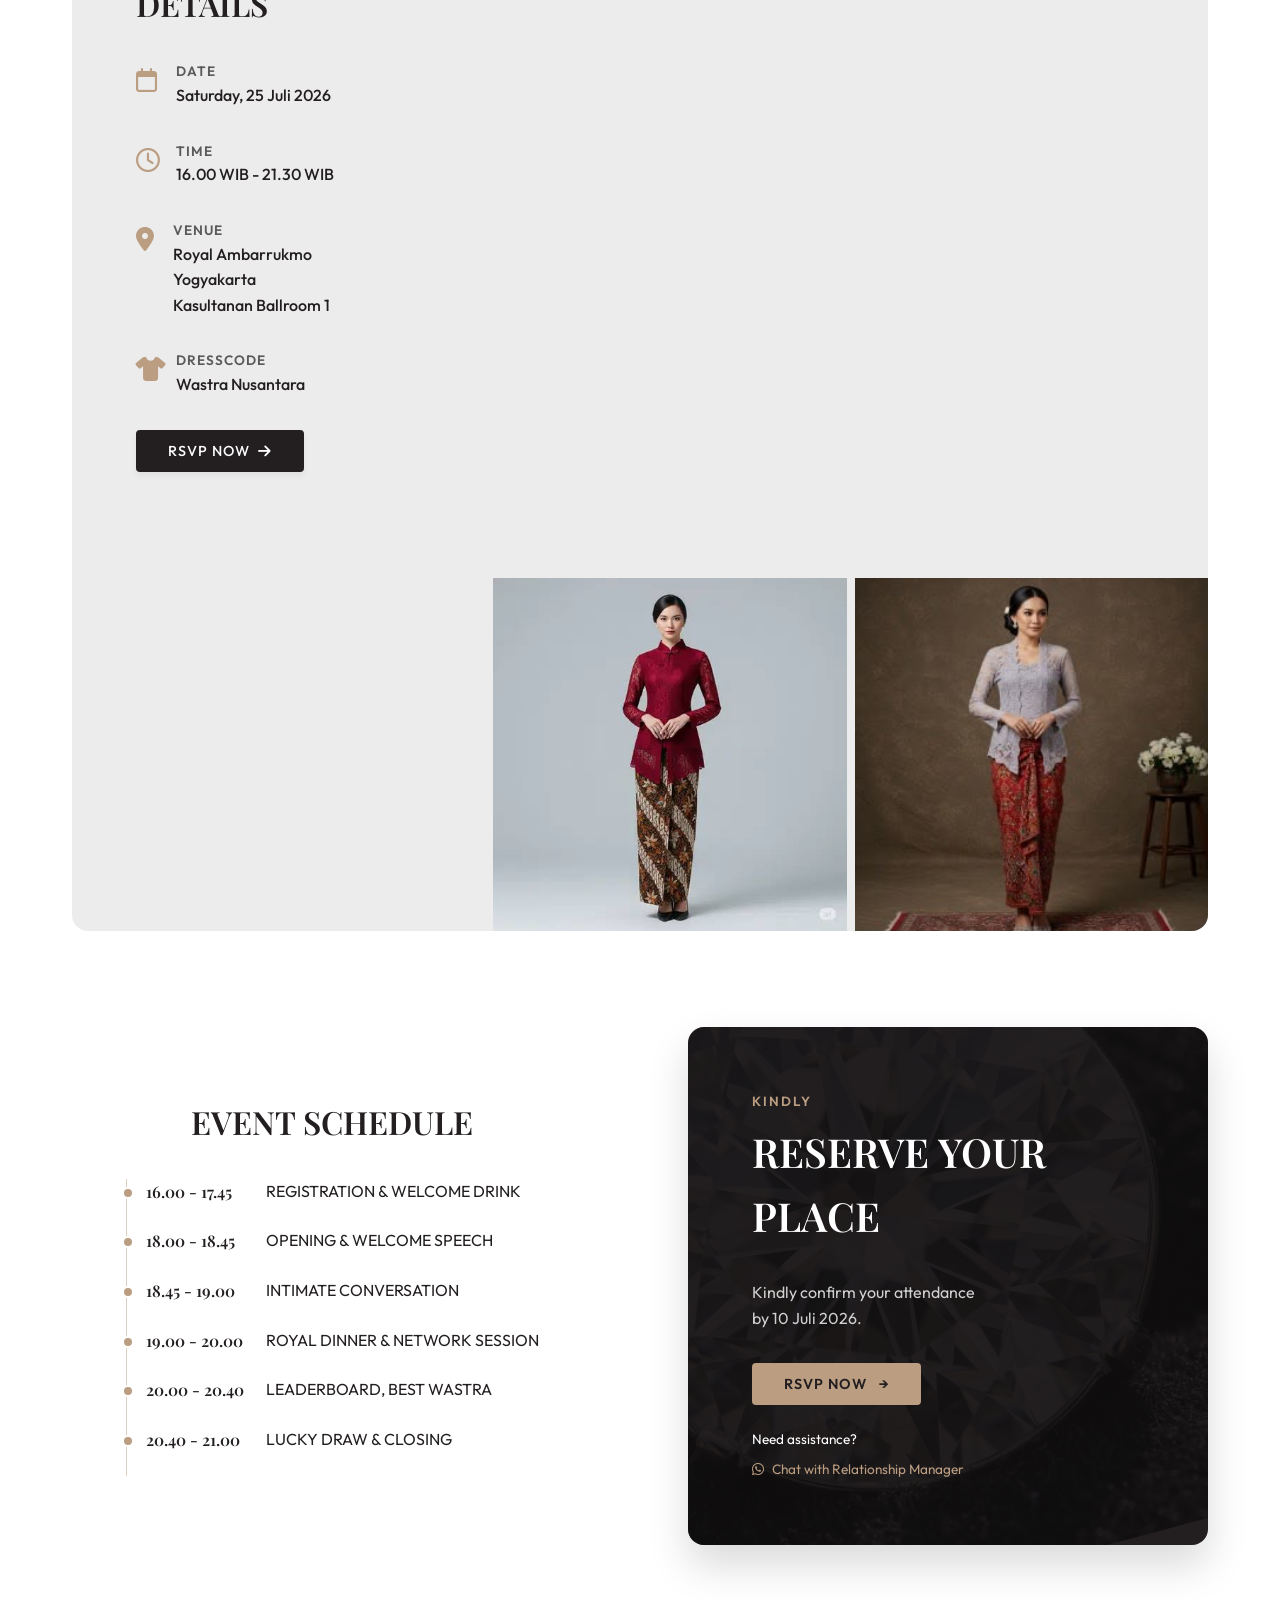
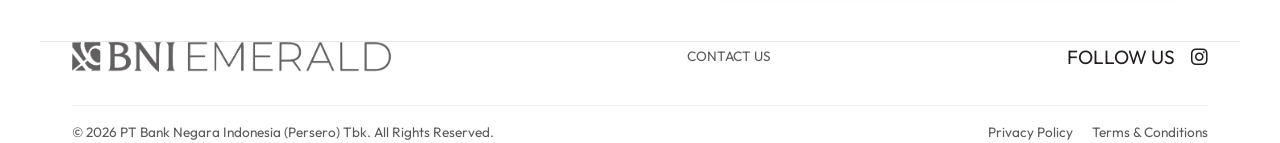
==== commit 6f81763d: "Update footer contact and social links, remove lucky draw from highlights" ====
--- a/demo-cover.html
+++ b/demo-cover.html
@@ -177,11 +177,6 @@
         <h4>ROYAL DINNER</h4>
         <p>Exquisite dining in an elegant atmosphere</p>
       </div>
-      <div class="highlight-item">
-        <i class="fa-solid fa-gift"></i>
-        <h4>LUCKY DRAW</h4>
-        <p>Exclusive prizes await you</p>
-      </div>
     </div>
   </section>
 
@@ -297,14 +292,10 @@
       </div>
       <div class="contact-info">
         <span>CONTACT US</span>
-        <span style="color: var(--c-emerald-dark); font-weight: 500;"><i class="fa-solid fa-phone"></i> 1500046</span>
-        <a href="#" style="color: var(--c-emerald-dark); font-weight: 500;"><i class="fa-solid fa-globe"></i> bni.co.id/emerald</a>
       </div>
       <div style="display: flex; gap: 16px; font-size: 1.2rem; color: var(--c-emerald-dark);">
         FOLLOW US 
-        <i class="fa-brands fa-instagram"></i>
-        <i class="fa-brands fa-linkedin-in"></i>
-        <i class="fa-brands fa-youtube"></i>
+        <a href="https://instagram.com/himovers.w17" target="_blank" style="color: inherit;"><i class="fa-brands fa-instagram"></i></a>
       </div>
     </div>
     <div class="footer-bottom">
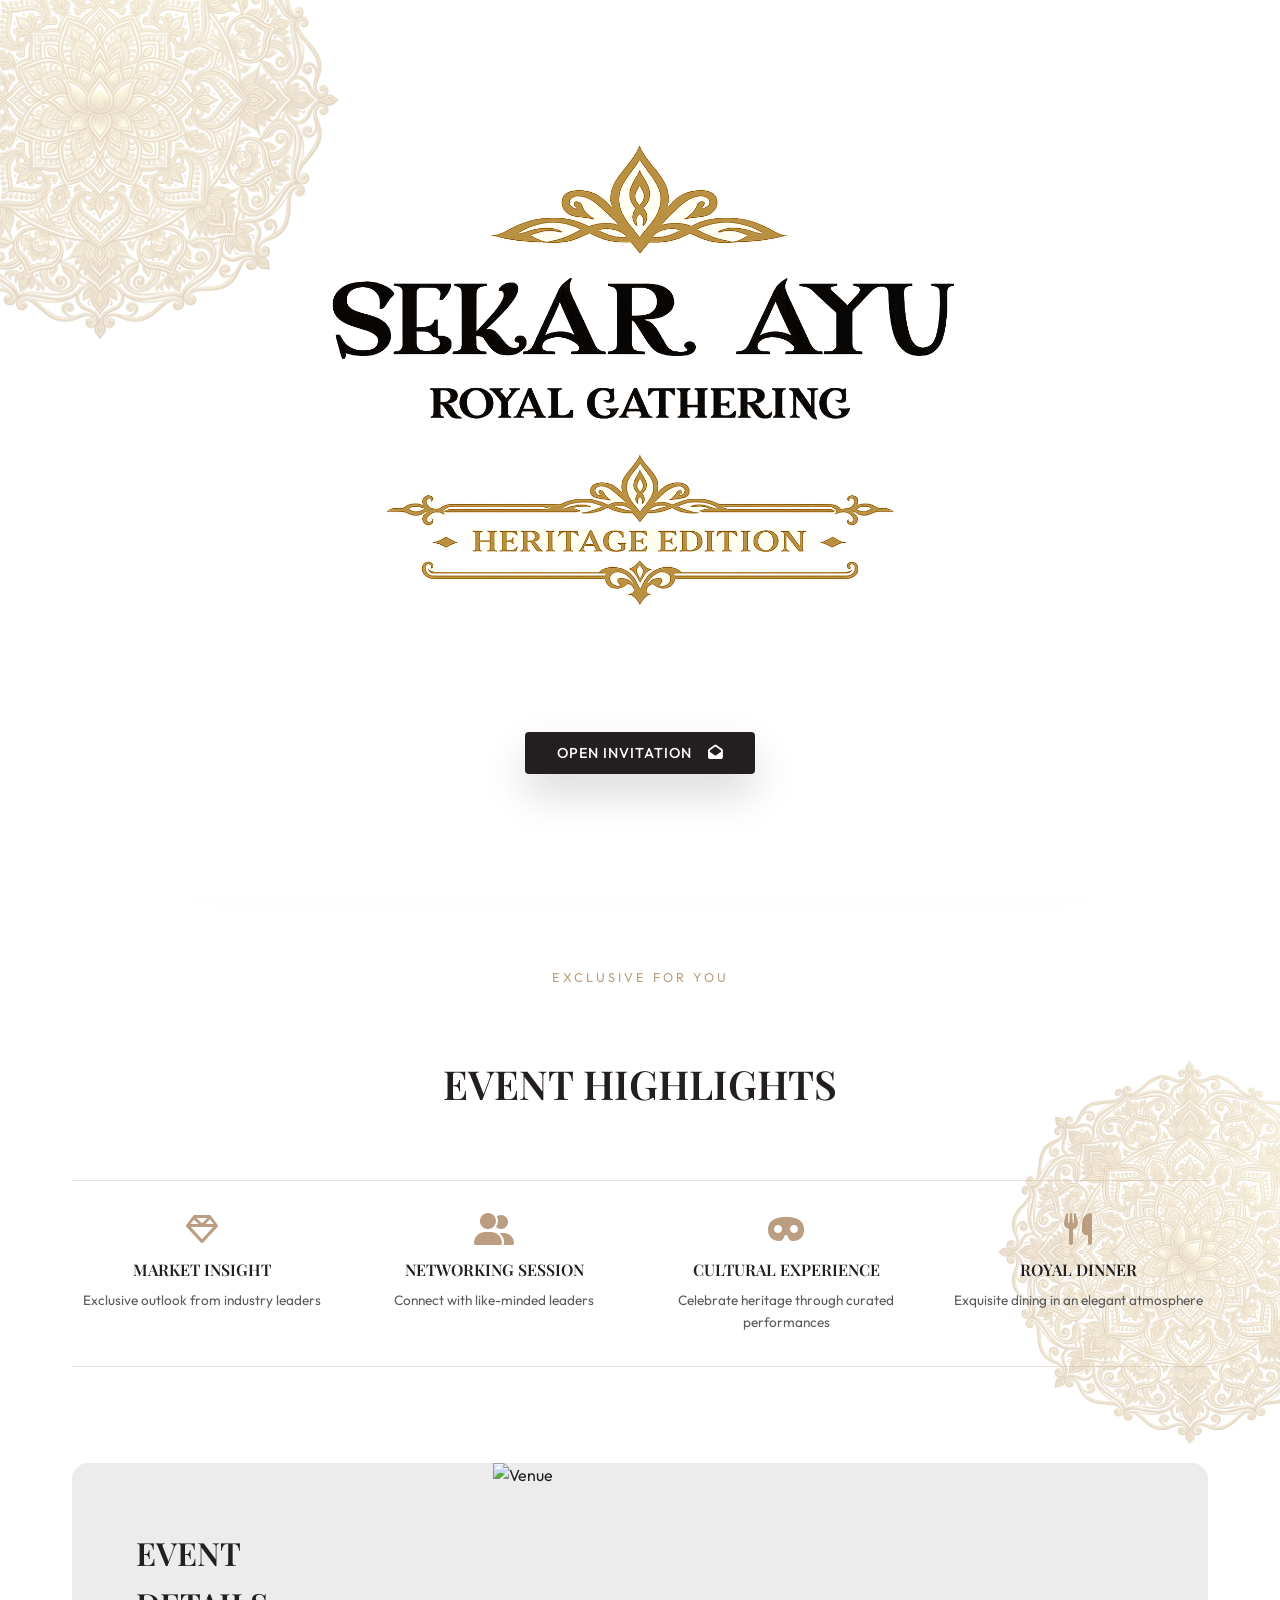
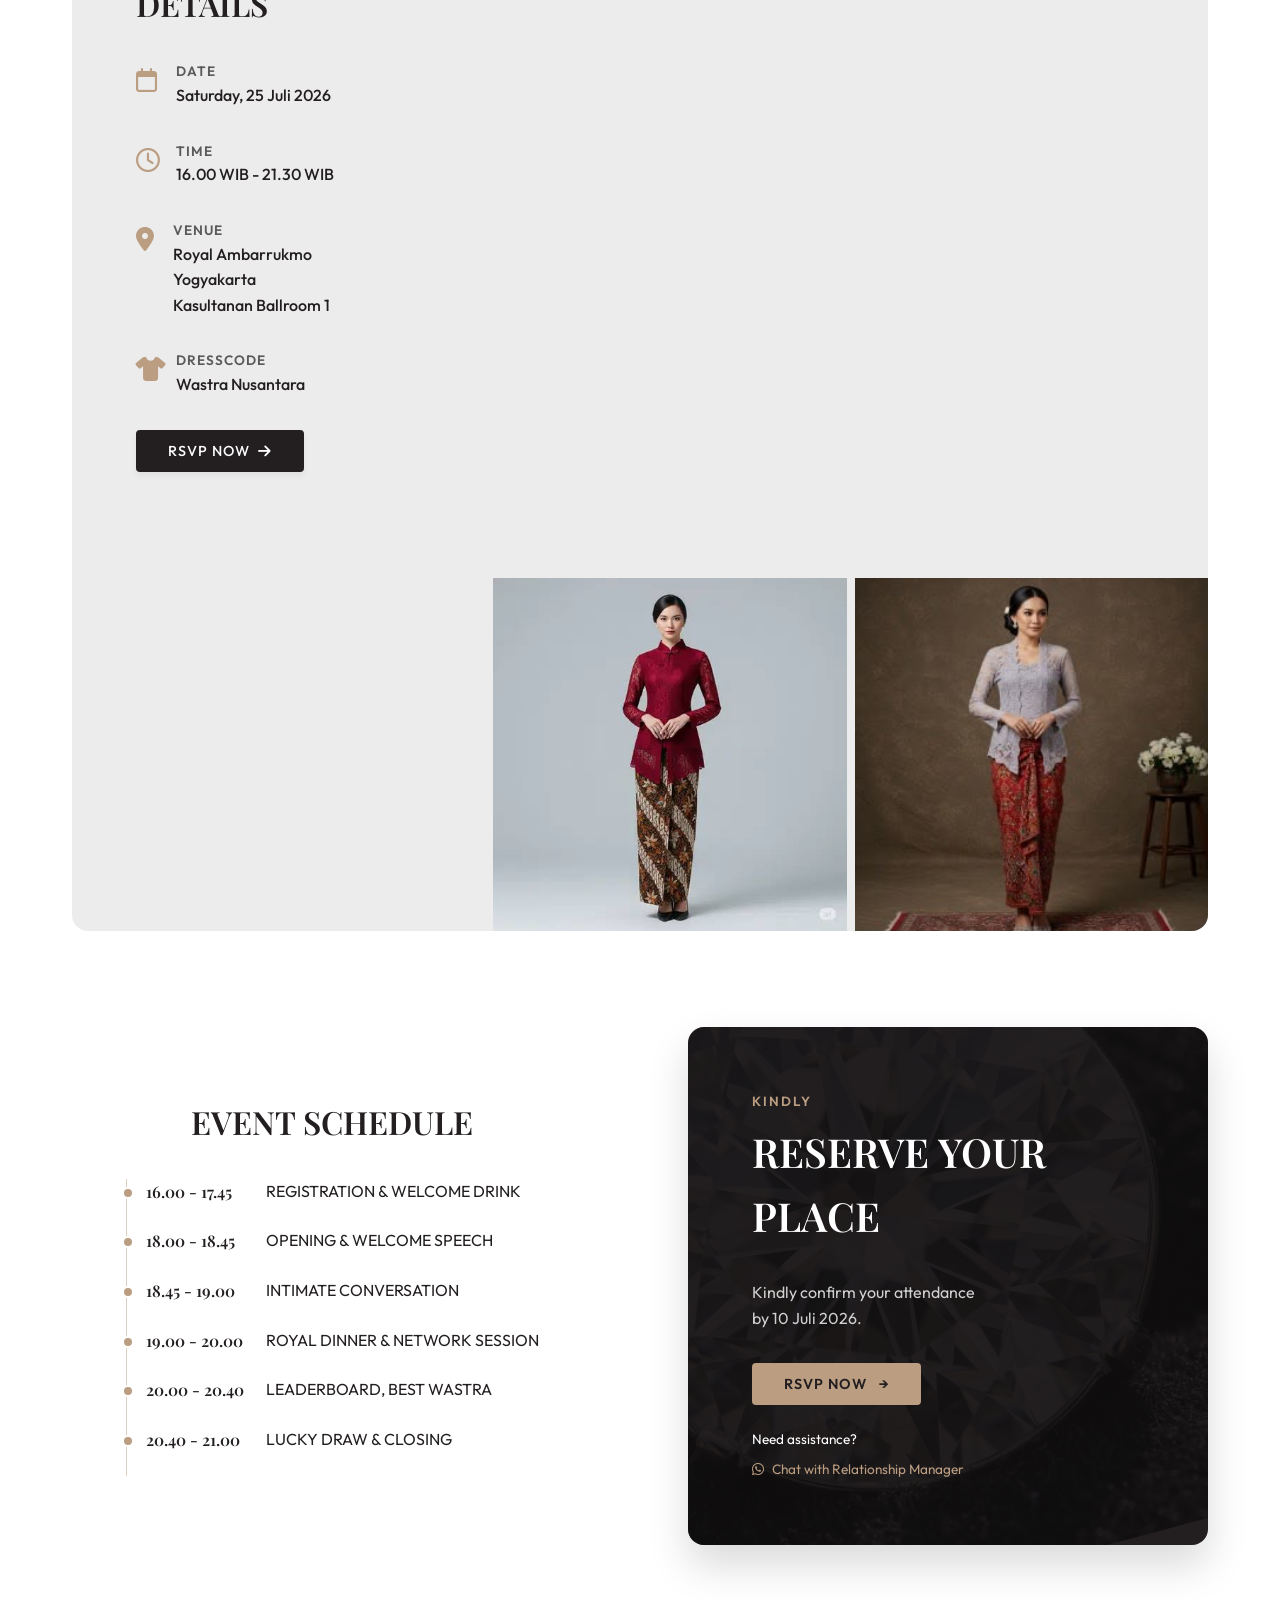
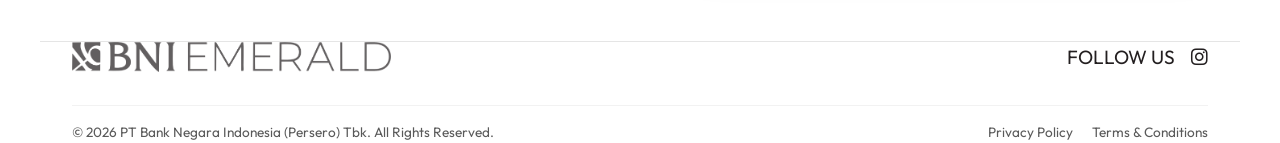
==== commit 1d90ed9f: "Remove Contact Us text block from footer" ====
--- a/demo-cover.html
+++ b/demo-cover.html
@@ -289,9 +289,6 @@
     <div class="footer-top">
       <div class="logo-group">
         <img src="Logo BNI Emerald.png" alt="BNI Emerald" class="logo" style="height: 30px; object-fit: contain;">
-      </div>
-      <div class="contact-info">
-        <span>CONTACT US</span>
       </div>
       <div style="display: flex; gap: 16px; font-size: 1.2rem; color: var(--c-emerald-dark);">
         FOLLOW US 
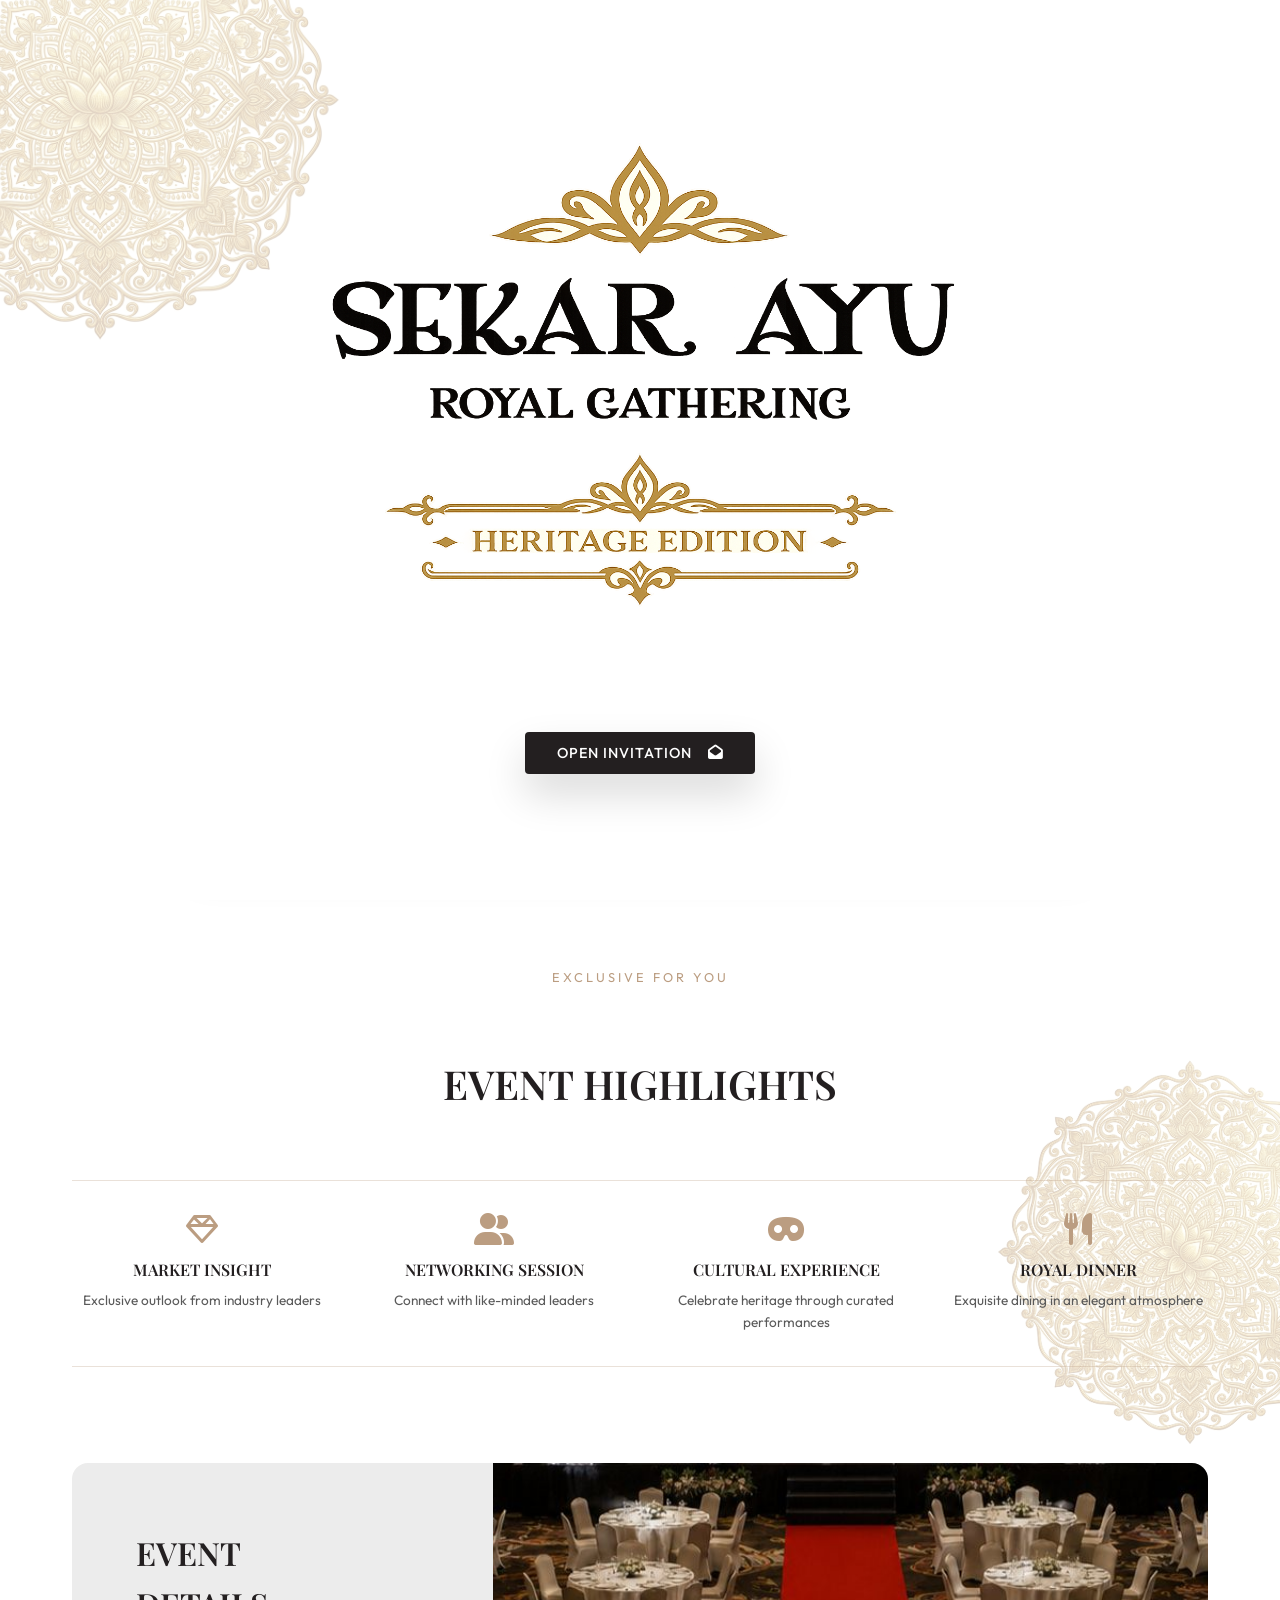
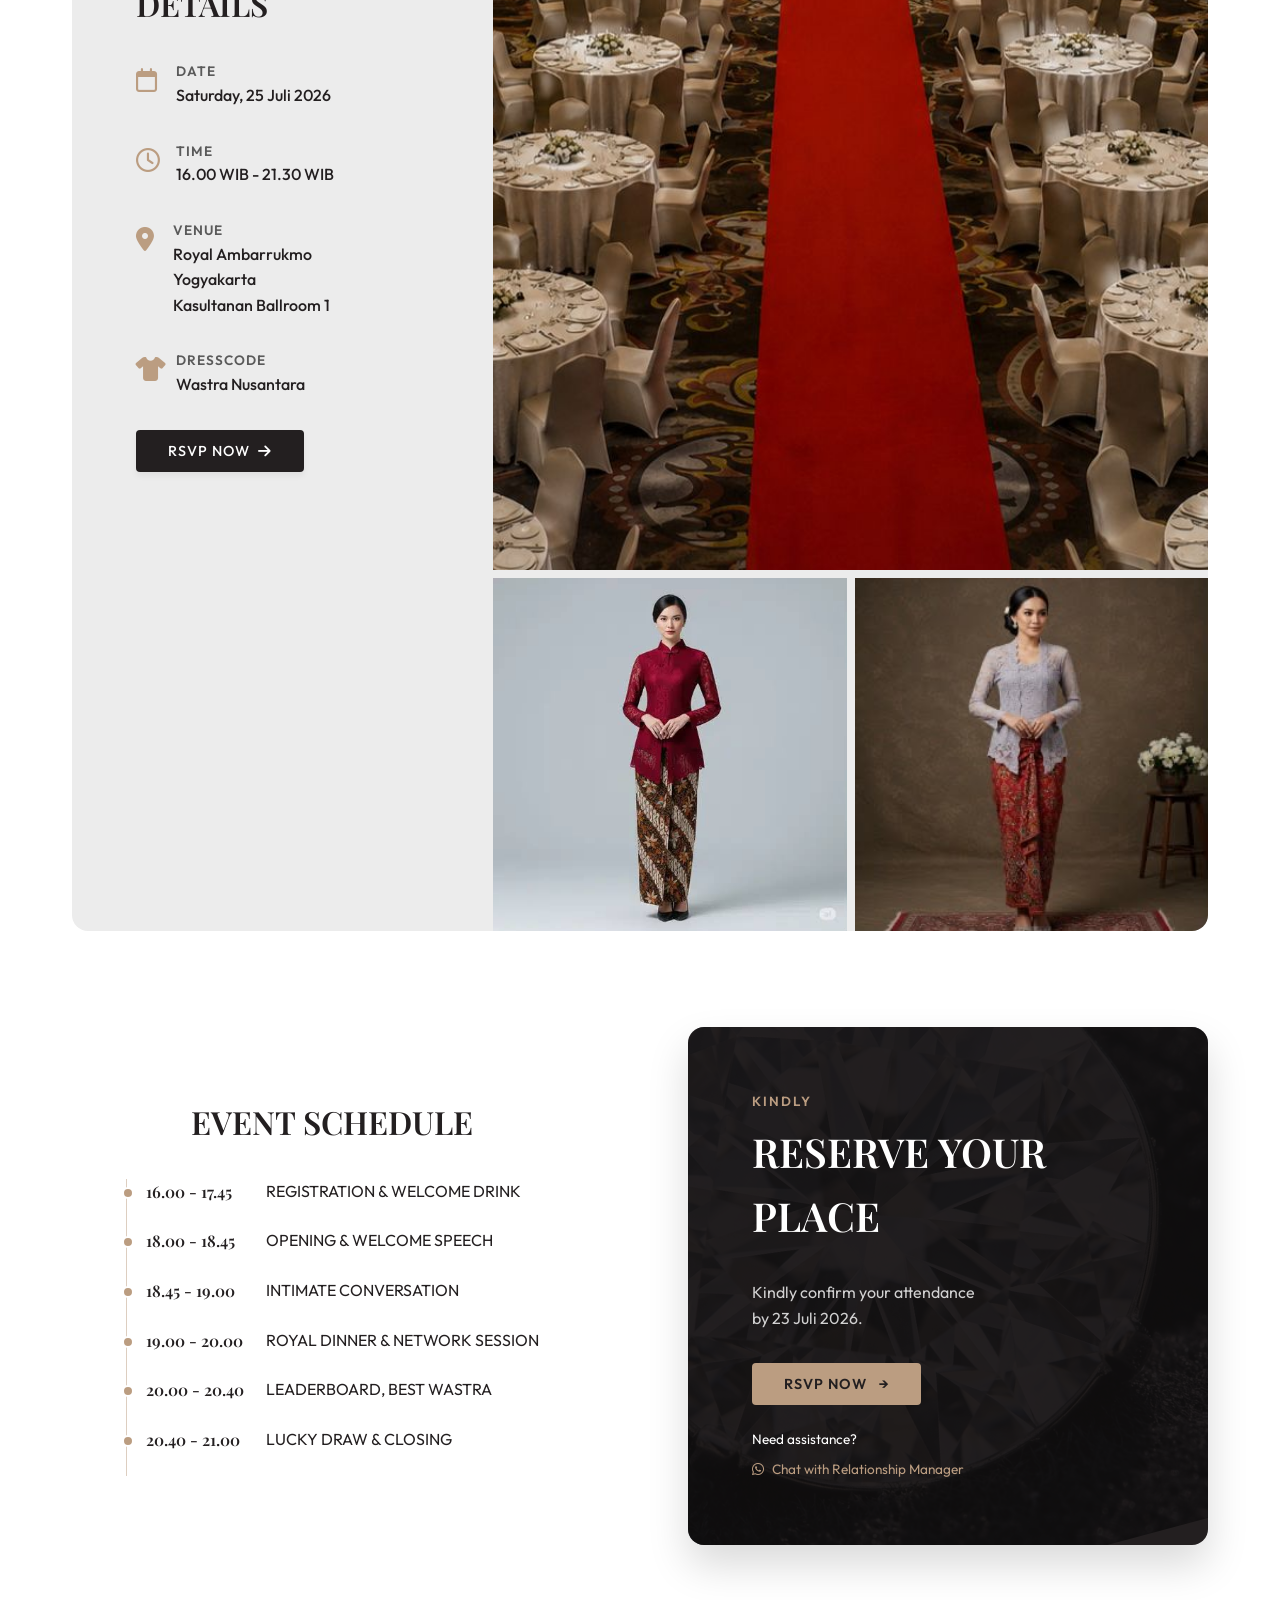
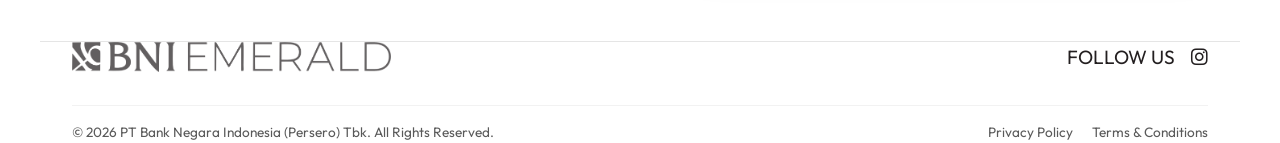
==== commit 21cddc71: "Change RSVP deadline to 23 Juli 2026 and update main gallery image" ====
--- a/demo-cover.html
+++ b/demo-cover.html
@@ -221,7 +221,7 @@
         </div>
       </div>
       <div class="gallery-grid">
-        <img src="https://images.unsplash.com/photo-1519167758481-83f550bb49b3?q=80&w=2698&auto=format&fit=crop" class="gallery-main" alt="Venue">
+        <img src="b715a914-955f-4bdc-bfbe-8c7d4e5b2a2a.jpeg" class="gallery-main" alt="Venue">
         <img src="gallery-sub-1.jpeg" alt="Decor">
         <img src="gallery-sub-2.jpeg" alt="Dining">
       </div>
@@ -270,7 +270,7 @@
         <div class="reserve-content">
           <h5>KINDLY</h5>
           <h2>RESERVE YOUR PLACE</h2>
-          <p>Kindly confirm your attendance<br>by 10 Juli 2026.</p>
+          <p>Kindly confirm your attendance<br>by 23 Juli 2026.</p>
           <button class="btn btn-gold open-rsvp-btn" style="margin-bottom: 24px;">RSVP NOW &nbsp; &rarr;</button>
           <div style="font-size: 0.85rem;">
             Need assistance?<br>
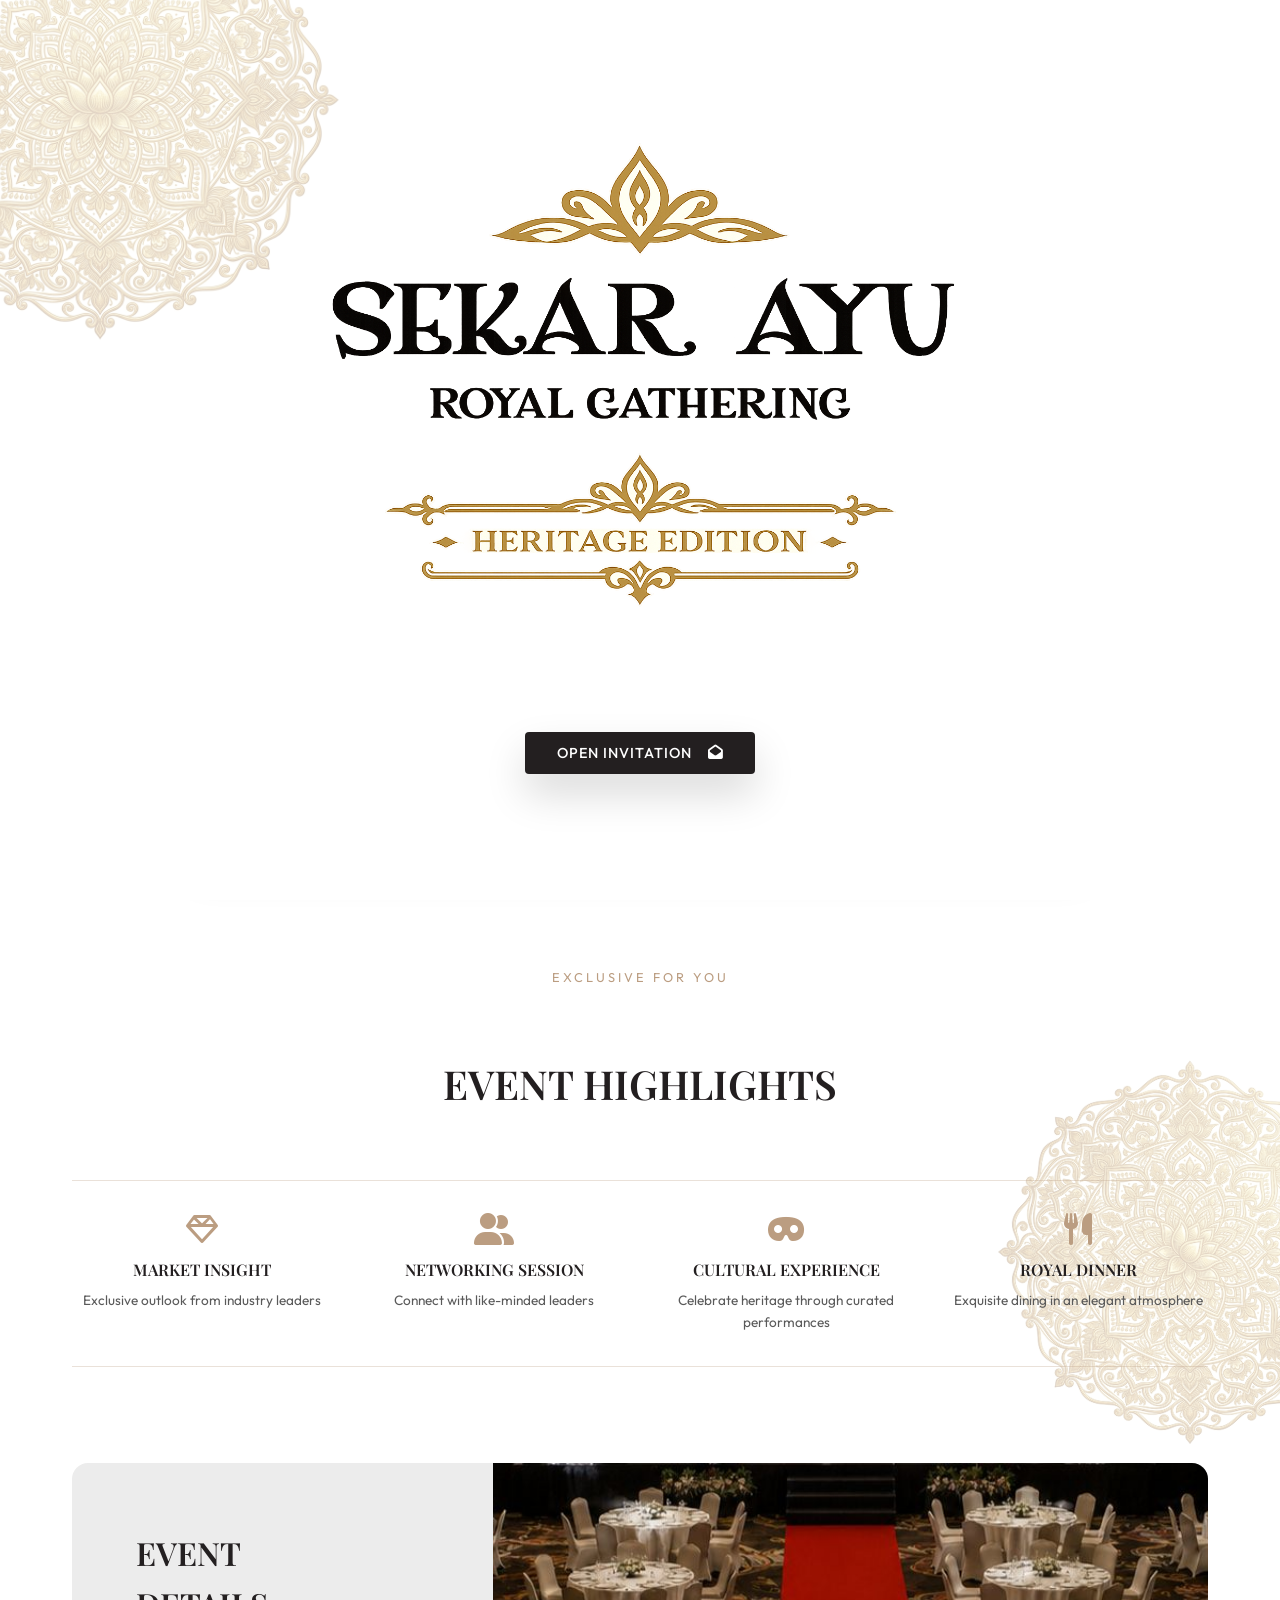
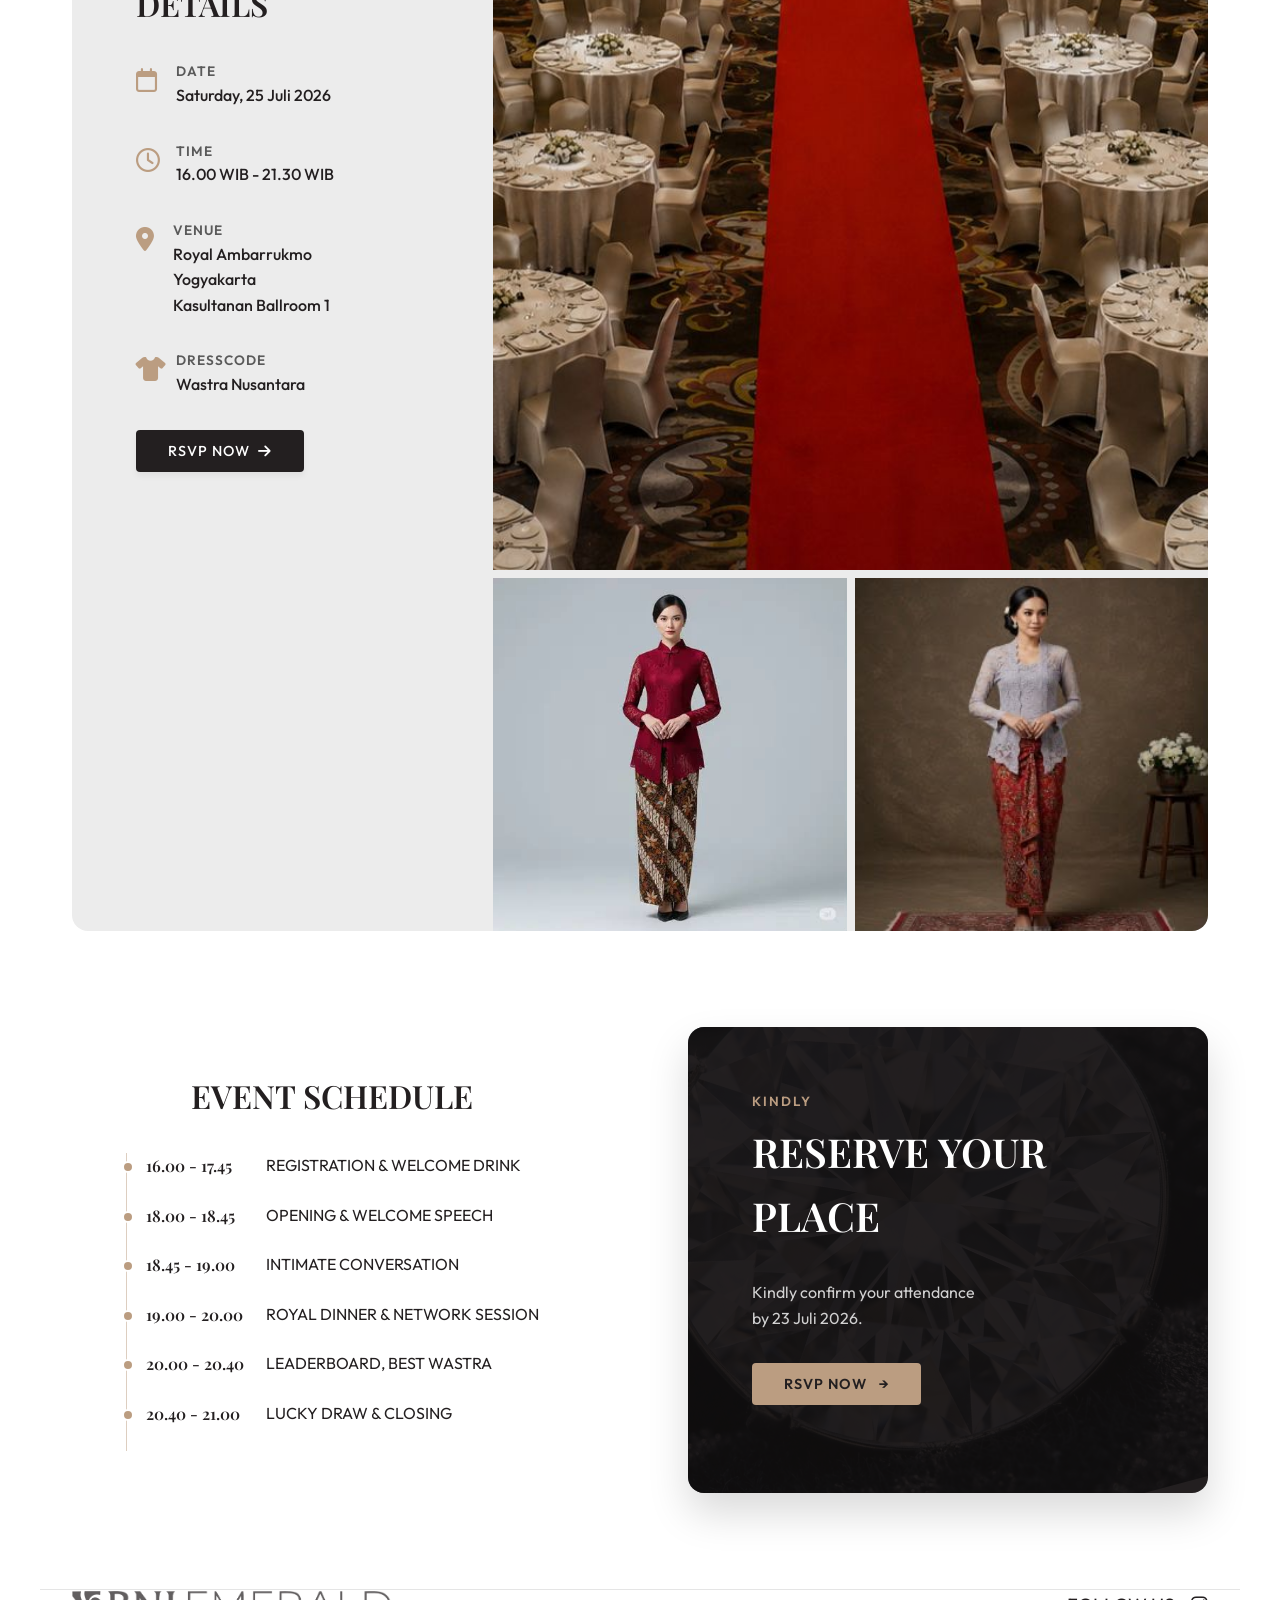
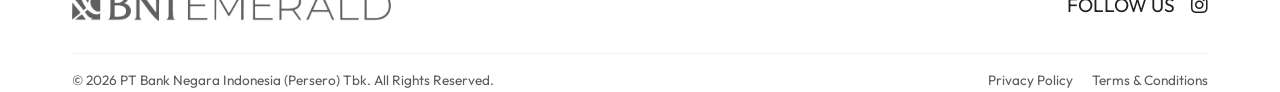
==== commit 5894c57a: "Remove Need Assistance section" ====
--- a/demo-cover.html
+++ b/demo-cover.html
@@ -4,7 +4,7 @@
   <meta charset="UTF-8">
   <meta name="viewport" content="width=device-width, initial-scale=1.0">
   <title>Sekar Ayu Royal Gathering - Demo Cover</title>
-  <link rel="stylesheet" href="style.css">
+  <link rel="stylesheet" href="css/style.css">
   <link rel="stylesheet" href="https://cdnjs.cloudflare.com/ajax/libs/font-awesome/6.4.0/css/all.min.css">
   <script src="https://cdnjs.cloudflare.com/ajax/libs/qrcodejs/1.0.0/qrcode.min.js"></script>
   <style>
@@ -50,12 +50,12 @@
 
   <!-- ================= THE COVER ================= -->
   <div id="invitation-cover">
-    <img src="mandala.png" class="ornament ornament-top-left" alt="Ornament">
+    <img src="assets/images/mandala.png" class="ornament ornament-top-left" alt="Ornament">
     <div class="hero-bg"></div>
     
     <div class="hero-content-wrapper">
       <div class="hero-titles">
-        <img src="logo landing page 2.png" alt="Sekar Ayu Royal Gathering" class="hero-logo-all">
+        <img src="assets/images/logo landing page 2.png" alt="Sekar Ayu Royal Gathering" class="hero-logo-all">
       </div>
       
       <button id="open-cover-btn" class="btn btn-primary" style="margin-top: 40px; box-shadow: var(--shadow-lg);">
@@ -70,22 +70,22 @@
   <header class="header">
     <div class="container">
       <div class="logo-group">
-        <img src="Logo danantara.png" alt="Danantara Indonesia" class="logo" style="height: 40px; object-fit: contain;">
+        <img src="assets/images/Logo danantara.png" alt="Danantara Indonesia" class="logo" style="height: 40px; object-fit: contain;">
       </div>
       <div class="logo-group">
-        <img src="Logo BNI Emerald.png" alt="BNI Emerald" class="logo" style="height: 30px; object-fit: contain;">
+        <img src="assets/images/Logo BNI Emerald.png" alt="BNI Emerald" class="logo" style="height: 30px; object-fit: contain;">
       </div>
     </div>
   </header>
 
   <!-- Hero Section (Button removed since it's on the cover now) -->
   <section class="hero" style="min-height: 80vh;">
-    <img src="mandala.png" class="ornament ornament-top-left" alt="Ornament">
+    <img src="assets/images/mandala.png" class="ornament ornament-top-left" alt="Ornament">
     <div class="hero-bg"></div>
     
     <div class="container hero-content">
       <div class="hero-titles">
-        <img src="logo landing page 2.png" alt="Sekar Ayu Royal Gathering" class="hero-logo-all">
+        <img src="assets/images/logo landing page 2.png" alt="Sekar Ayu Royal Gathering" class="hero-logo-all">
       </div>
       <!-- Removed the OPEN INVITATION button from here -->
     </div>
@@ -152,7 +152,7 @@
 
   <!-- Event Highlights -->
   <section class="container" style="position: relative;">
-    <img src="mandala.png" class="ornament ornament-event-right" alt="Ornament">
+    <img src="assets/images/mandala.png" class="ornament ornament-event-right" alt="Ornament">
     <div class="section-title">
       <h2>EVENT HIGHLIGHTS</h2>
     </div>
@@ -221,9 +221,9 @@
         </div>
       </div>
       <div class="gallery-grid">
-        <img src="b715a914-955f-4bdc-bfbe-8c7d4e5b2a2a.jpeg" class="gallery-main" alt="Venue">
-        <img src="gallery-sub-1.jpeg" alt="Decor">
-        <img src="gallery-sub-2.jpeg" alt="Dining">
+        <img src="assets/images/b715a914-955f-4bdc-bfbe-8c7d4e5b2a2a.jpeg" class="gallery-main" alt="Venue">
+        <img src="assets/images/gallery-sub-1.jpeg" alt="Decor">
+        <img src="assets/images/gallery-sub-2.jpeg" alt="Dining">
       </div>
     </div>
   </section>
@@ -272,14 +272,9 @@
           <h2>RESERVE YOUR PLACE</h2>
           <p>Kindly confirm your attendance<br>by 23 Juli 2026.</p>
           <button class="btn btn-gold open-rsvp-btn" style="margin-bottom: 24px;">RSVP NOW &nbsp; &rarr;</button>
-          <div style="font-size: 0.85rem;">
-            Need assistance?<br>
-            <a href="#" style="color: var(--c-gold); display: inline-flex; align-items: center; gap: 8px; margin-top: 8px;">
-              <i class="fa-brands fa-whatsapp"></i> Chat with Relationship Manager
-            </a>
-          </div>
-        </div>
-        <img src="diamond.png" class="gem-bg" alt="Diamond Texture" style="mix-blend-mode: multiply;">
+
+        </div>
+        <img src="assets/images/diamond.png" class="gem-bg" alt="Diamond Texture" style="mix-blend-mode: multiply;">
       </div>
     </div>
   </section>
@@ -288,7 +283,7 @@
   <footer class="container">
     <div class="footer-top">
       <div class="logo-group">
-        <img src="Logo BNI Emerald.png" alt="BNI Emerald" class="logo" style="height: 30px; object-fit: contain;">
+        <img src="assets/images/Logo BNI Emerald.png" alt="BNI Emerald" class="logo" style="height: 30px; object-fit: contain;">
       </div>
       <div style="display: flex; gap: 16px; font-size: 1.2rem; color: var(--c-emerald-dark);">
         FOLLOW US 
@@ -357,7 +352,7 @@
     </div>
   </div>
 
-  <script src="script.js"></script>
+  <script src="js/script.js"></script>
   <script>
     // Cover Page Logic
     document.getElementById('open-cover-btn').addEventListener('click', function() {
--- a/css/style.css
+++ b/css/style.css
@@ -0,0 +1,925 @@
+/* 
+  Sekar Ayu Royal Gathering - Heritage Edition 
+  Premium Design System
+*/
+
+@import url('https://fonts.googleapis.com/css2?family=Playfair+Display:ital,wght@0,400;0,500;0,600;0,700;1,400&family=Outfit:wght@300;400;500;600&display=swap');
+
+@font-face {
+  font-family: 'Shanlan';
+  src: url('../assets/fonts/SHANLN__.TTF') format('truetype');
+  font-weight: normal;
+  font-style: normal;
+}
+
+@font-face {
+  font-family: 'Shanlan Condensed';
+  src: url('../assets/fonts/SHANLNC_.TTF') format('truetype');
+  font-weight: normal;
+  font-style: normal;
+}
+
+:root {
+  /* Colors */
+  --c-bg: #FFFFFF; /* White */
+  --c-bg-alt: #ececec; /* Mercury Grey */
+  --c-emerald: #231f20; /* Jet Black */
+  --c-emerald-dark: #231f20; /* Jet Black */
+  --c-emerald-light: #231f20; /* Jet Black */
+  --c-gold: #bb9d81; /* Pale Gold */
+  --c-gold-light: #bb9d81; /* Pale Gold */
+  --c-text-dark: #231f20; /* Jet Black */
+  --c-text-muted: #5A5A5A;
+  --c-text-light: #231f20; /* Jet Black */
+  --c-white: #ffffff;
+  --c-grey: #ececec; /* Mercury Grey */
+
+  /* Typography */
+  --font-serif: 'Playfair Display', serif;
+  --font-sans: 'Outfit', sans-serif;
+
+  /* Spacing */
+  --space-xs: 0.5rem;
+  --space-sm: 1rem;
+  --space-md: 2rem;
+  --space-lg: 4rem;
+  --space-xl: 6rem;
+
+  /* Borders & Shadows */
+  --radius-sm: 4px;
+  --radius-md: 8px;
+  --radius-lg: 16px;
+  --shadow-sm: 0 4px 6px rgba(0, 0, 0, 0.05);
+  --shadow-md: 0 10px 30px rgba(35, 31, 32, 0.1);
+  --shadow-lg: 0 20px 40px rgba(0, 0, 0, 0.15);
+}
+
+* {
+  margin: 0;
+  padding: 0;
+  box-sizing: border-box;
+}
+
+html, body {
+  overflow-x: hidden;
+  width: 100%;
+  max-width: 100%;
+}
+
+body {
+  font-family: var(--font-sans);
+  background-color: var(--c-bg);
+  color: var(--c-text-dark);
+  line-height: 1.6;
+  -webkit-font-smoothing: antialiased;
+}
+
+h1, h2, h3, h4, h5, h6 {
+  font-family: var(--font-serif);
+  font-weight: 600;
+  color: var(--c-emerald);
+}
+
+a {
+  text-decoration: none;
+  color: inherit;
+}
+
+ul {
+  list-style: none;
+}
+
+/* Utilities */
+.container {
+  width: 100%;
+  max-width: 1200px;
+  margin: 0 auto;
+  padding: 0 var(--space-md);
+}
+
+.text-center { text-align: center; }
+.text-gold { color: var(--c-gold); }
+.text-emerald { color: var(--c-emerald); }
+
+.flex { display: flex; }
+.flex-col { flex-direction: column; }
+.items-center { align-items: center; }
+.justify-center { justify-content: center; }
+.justify-between { justify-content: space-between; }
+.gap-sm { gap: var(--space-sm); }
+.gap-md { gap: var(--space-md); }
+.gap-lg { gap: var(--space-lg); }
+
+/* Buttons */
+.btn {
+  display: inline-flex;
+  align-items: center;
+  justify-content: center;
+  padding: 12px 32px;
+  font-family: var(--font-sans);
+  font-size: 0.9rem;
+  font-weight: 500;
+  letter-spacing: 1px;
+  text-transform: uppercase;
+  border: none;
+  border-radius: var(--radius-sm);
+  cursor: pointer;
+  transition: all 0.3s ease;
+  gap: 8px;
+}
+
+.btn-primary {
+  background-color: var(--c-emerald);
+  color: var(--c-white);
+  box-shadow: var(--shadow-sm);
+}
+
+.btn-primary:hover {
+  background-color: var(--c-emerald-light);
+  transform: translateY(-2px);
+  box-shadow: var(--shadow-md);
+}
+
+.btn-gold {
+  background: linear-gradient(135deg, var(--c-gold-light), var(--c-gold));
+  color: var(--c-emerald-dark);
+  font-weight: 600;
+}
+
+.btn-gold:hover {
+  transform: translateY(-2px);
+  box-shadow: 0 10px 20px rgba(187, 157, 129, 0.3);
+}
+
+/* --- Sections --- */
+
+/* Header / Nav */
+.header {
+  position: absolute;
+  top: 0;
+  left: 0;
+  width: 100%;
+  padding: var(--space-md) 0;
+  z-index: 10;
+}
+
+.header .container {
+  display: flex;
+  justify-content: space-between;
+  align-items: center;
+}
+
+.logo-group {
+  display: flex;
+  align-items: center;
+  gap: 24px;
+}
+
+.logo {
+  height: 40px;
+  object-fit: contain;
+}
+
+/* --- Cover Page --- */
+body.locked {
+  overflow: hidden;
+}
+
+#invitation-cover {
+  position: fixed;
+  top: 0;
+  left: 0;
+  width: 100vw;
+  height: 100vh;
+  background-color: var(--c-bg);
+  z-index: 9999;
+  display: flex;
+  flex-direction: column;
+  align-items: center;
+  justify-content: center;
+  transition: transform 1.2s cubic-bezier(0.77, 0, 0.175, 1);
+}
+
+#invitation-cover .hero-bg {
+  z-index: 0;
+  opacity: 0.6;
+}
+
+#invitation-cover .ornament-top-left {
+  z-index: 1;
+}
+
+#invitation-cover .hero-content-wrapper {
+  z-index: 2;
+  position: relative;
+  display: flex;
+  flex-direction: column;
+  align-items: center;
+}
+
+/* Hero Section */
+.hero {
+  position: relative;
+  min-height: 100vh;
+  display: flex;
+  align-items: center;
+  justify-content: center;
+  text-align: center;
+  padding-top: var(--space-xl);
+  padding-bottom: 120px;
+}
+
+.hero-bg {
+  position: absolute;
+  top: 0;
+  left: 0;
+  width: 100%;
+  height: 100%;
+  background: url('../assets/images/background.png') no-repeat center bottom;
+  background-size: cover;
+  opacity: 0.8;
+  mix-blend-mode: multiply;
+  z-index: -2;
+}
+
+.ornament {
+  position: absolute;
+  pointer-events: none;
+  mix-blend-mode: multiply;
+  opacity: 0.25;
+  z-index: -1;
+}
+
+.ornament-top-left {
+  top: -150px;
+  left: -150px;
+  width: 50vw;
+  max-width: 500px;
+  animation: rotateSlowly 120s linear infinite;
+}
+
+.ornament-event-right {
+  top: 0px;
+  right: -150px;
+  width: 40vw;
+  max-width: 400px;
+  transform: rotate(45deg);
+}
+
+@keyframes rotateSlowly {
+  from { transform: rotate(0deg); }
+  to { transform: rotate(360deg); }
+}
+
+.hero-content {
+  position: relative;
+  z-index: 2;
+  display: flex;
+  flex-direction: column;
+  align-items: center;
+}
+
+.hero-titles {
+  display: flex;
+  flex-direction: column;
+  align-items: center;
+  gap: 8px;
+  margin-bottom: 32px;
+}
+
+.hero-logo-all {
+  width: 90vw;
+  max-width: 800px;
+  height: auto;
+  max-height: 65vh;
+  object-fit: contain;
+}
+
+.hero-subtitle {
+  font-family: var(--font-sans);
+  font-size: 1rem;
+  letter-spacing: 4px;
+  text-transform: uppercase;
+  color: var(--c-gold);
+  margin-bottom: var(--space-md);
+  position: relative;
+  display: inline-block;
+}
+
+.hero-subtitle::before,
+.hero-subtitle::after {
+  content: '';
+  position: absolute;
+  top: 50%;
+  width: 40px;
+  height: 1px;
+  background-color: var(--c-gold);
+}
+
+.hero-subtitle::before { right: 100%; margin-right: 15px; }
+.hero-subtitle::after { left: 100%; margin-left: 15px; }
+
+.hero-desc {
+  font-size: 1.1rem;
+  color: var(--c-text-muted);
+  max-width: 600px;
+  margin: 0 auto var(--space-md);
+}
+
+/* Invitation Card */
+.invitation-card {
+  background: var(--c-white);
+  padding: var(--space-md);
+  border-radius: var(--radius-lg);
+  box-shadow: var(--shadow-md);
+  max-width: 900px;
+  margin: -80px auto var(--space-xl);
+  position: relative;
+  z-index: 5;
+  display: flex;
+  align-items: center;
+  border: 1px solid rgba(187, 157, 129, 0.2);
+}
+
+.invitation-icon {
+  font-size: 2rem;
+  color: var(--c-gold);
+  margin-right: var(--space-md);
+  padding-right: var(--space-md);
+  border-right: 1px solid rgba(0,0,0,0.1);
+}
+
+.invitation-text h3 {
+  font-family: var(--font-sans);
+  font-size: 0.9rem;
+  letter-spacing: 2px;
+  text-transform: uppercase;
+  color: var(--c-gold);
+  margin-bottom: 8px;
+}
+
+.invitation-text p {
+  color: var(--c-text-muted);
+  font-size: 0.95rem;
+}
+
+/* Programs Section */
+.section-title {
+  text-align: center;
+  margin-bottom: var(--space-lg);
+}
+
+.section-title h2 {
+  font-size: 2.5rem;
+  color: var(--c-emerald-dark);
+}
+
+.section-title span {
+  display: block;
+  font-family: var(--font-sans);
+  font-size: 0.8rem;
+  text-transform: uppercase;
+  letter-spacing: 3px;
+  color: var(--c-gold);
+  margin-bottom: 8px;
+}
+
+.programs-grid {
+  display: grid;
+  grid-template-columns: repeat(auto-fit, minmax(250px, 1fr));
+  gap: var(--space-md);
+  margin-bottom: var(--space-xl);
+}
+
+.program-card {
+  position: relative;
+  border-radius: var(--radius-md);
+  overflow: hidden;
+  aspect-ratio: 4/5;
+  cursor: pointer;
+}
+
+.program-card img {
+  width: 100%;
+  height: 100%;
+  object-fit: cover;
+  transition: transform 0.7s ease;
+}
+
+.program-card:hover img {
+  transform: scale(1.05);
+}
+
+.program-overlay {
+  position: absolute;
+  inset: 0;
+  background: linear-gradient(to bottom, rgba(35, 31, 32, 0.2), rgba(35, 31, 32, 0.9));
+  display: flex;
+  flex-direction: column;
+  justify-content: flex-end;
+  padding: var(--space-md);
+  color: var(--c-white);
+  text-align: center;
+}
+
+.program-icon {
+  color: var(--c-gold);
+  font-size: 1.5rem;
+  margin-bottom: 12px;
+}
+
+.program-overlay h4 {
+  color: var(--c-white);
+  font-family: var(--font-sans);
+  font-size: 1rem;
+  letter-spacing: 1px;
+  margin-bottom: 8px;
+}
+
+.program-overlay p {
+  font-size: 0.85rem;
+  color: rgba(255,255,255,0.8);
+  margin-bottom: 16px;
+}
+
+.program-overlay .link {
+  font-size: 0.8rem;
+  color: var(--c-gold);
+  text-transform: uppercase;
+  letter-spacing: 1px;
+}
+
+/* Highlights Section */
+.highlights-container {
+  display: flex;
+  justify-content: space-between;
+  text-align: center;
+  border-top: 1px solid rgba(187, 157, 129, 0.3);
+  border-bottom: 1px solid rgba(187, 157, 129, 0.3);
+  padding: var(--space-md) 0;
+  margin-bottom: var(--space-xl);
+  flex-wrap: wrap;
+  gap: var(--space-md);
+}
+
+.highlight-item {
+  flex: 1;
+  min-width: 150px;
+}
+
+.highlight-item i {
+  font-size: 2rem;
+  color: var(--c-gold);
+  margin-bottom: 12px;
+}
+
+.highlight-item h4 {
+  font-size: 1rem;
+  color: var(--c-emerald-dark);
+  margin-bottom: 8px;
+}
+
+.highlight-item p {
+  font-size: 0.85rem;
+  color: var(--c-text-muted);
+}
+
+/* Details Section */
+.details-section {
+  display: grid;
+  grid-template-columns: 1fr 2fr;
+  gap: var(--space-lg);
+  margin-bottom: var(--space-xl);
+  background: var(--c-bg-alt);
+  border-radius: var(--radius-lg);
+  overflow: hidden;
+}
+
+.details-content {
+  padding: var(--space-lg);
+}
+
+.details-content h3 {
+  font-size: 2rem;
+  margin-bottom: var(--space-md);
+}
+
+.detail-row {
+  display: flex;
+  margin-bottom: var(--space-md);
+}
+
+.detail-icon {
+  font-size: 1.5rem;
+  color: var(--c-gold);
+  margin-right: 16px;
+  width: 24px;
+}
+
+.detail-info h5 {
+  font-family: var(--font-sans);
+  font-size: 0.85rem;
+  color: var(--c-text-muted);
+  text-transform: uppercase;
+  letter-spacing: 1px;
+}
+
+.detail-info p {
+  font-weight: 500;
+  color: var(--c-emerald-dark);
+}
+
+.gallery-grid {
+  display: grid;
+  grid-template-columns: repeat(2, 1fr);
+  grid-template-rows: 2fr 1fr;
+  gap: 8px;
+  height: 100%;
+}
+
+.gallery-main {
+  grid-column: 1 / -1;
+}
+
+.gallery-grid img {
+  width: 100%;
+  height: 100%;
+  object-fit: cover;
+}
+
+/* Schedule & Reserve Wrapper */
+.schedule-reserve-wrapper {
+  display: grid;
+  grid-template-columns: 1fr 1fr;
+  gap: var(--space-xl);
+  margin-bottom: var(--space-xl);
+  align-items: center;
+}
+
+/* Schedule Section */
+.schedule-section {
+  max-width: 800px;
+  margin: 0 auto var(--space-xl);
+}
+
+.schedule-list {
+  position: relative;
+  padding-left: 20px;
+}
+
+.schedule-list::before {
+  content: '';
+  position: absolute;
+  left: 0;
+  top: 0;
+  bottom: 0;
+  width: 1px;
+  background-color: rgba(187, 157, 129, 0.5);
+}
+
+.schedule-item {
+  display: flex;
+  position: relative;
+  margin-bottom: 24px;
+}
+
+.schedule-item::before {
+  content: '';
+  position: absolute;
+  left: -24px;
+  top: 8px;
+  width: 8px;
+  height: 8px;
+  border-radius: 50%;
+  background-color: var(--c-gold);
+  border: 2px solid var(--c-bg);
+}
+
+.time {
+  width: 120px;
+  flex-shrink: 0;
+  font-weight: 600;
+  color: var(--c-emerald);
+  font-family: var(--font-serif);
+}
+
+.event {
+  color: var(--c-text-dark);
+}
+
+/* Reserve Section */
+.reserve-section {
+  background-color: var(--c-emerald-dark);
+  border-radius: var(--radius-lg);
+  padding: var(--space-lg);
+  color: var(--c-white);
+  display: flex;
+  justify-content: space-between;
+  align-items: center;
+  position: relative;
+  overflow: hidden;
+  box-shadow: var(--shadow-lg);
+}
+
+.reserve-content {
+  position: relative;
+  z-index: 2;
+  max-width: 500px;
+}
+
+.reserve-content h5 {
+  font-family: var(--font-sans);
+  color: var(--c-gold);
+  letter-spacing: 2px;
+  margin-bottom: 8px;
+}
+
+.reserve-content h2 {
+  color: var(--c-white);
+  font-size: 2.5rem;
+  margin-bottom: var(--space-md);
+}
+
+.reserve-content p {
+  color: rgba(255,255,255,0.8);
+  margin-bottom: var(--space-md);
+}
+
+.gem-bg {
+  position: absolute;
+  right: -50px;
+  bottom: -50px;
+  height: 150%;
+  opacity: 0.6;
+  pointer-events: none;
+  transform: rotate(-15deg);
+}
+
+/* Footer */
+footer {
+  padding: var(--space-lg) 0 var(--space-md);
+  border-top: 1px solid rgba(0,0,0,0.1);
+  font-size: 0.85rem;
+  color: var(--c-text-muted);
+}
+
+.footer-top {
+  display: flex;
+  justify-content: space-between;
+  align-items: center;
+  margin-bottom: var(--space-md);
+  flex-wrap: wrap;
+  gap: var(--space-md);
+}
+
+.contact-info {
+  display: flex;
+  gap: var(--space-md);
+}
+
+.footer-bottom {
+  display: flex;
+  justify-content: space-between;
+  align-items: center;
+  border-top: 1px solid rgba(0,0,0,0.05);
+  padding-top: var(--space-sm);
+}
+
+/* --- Modal & Flow --- */
+.modal-overlay {
+  position: fixed;
+  inset: 0;
+  background: rgba(35, 31, 32, 0.8);
+  backdrop-filter: blur(8px);
+  z-index: 100;
+  display: flex;
+  align-items: center;
+  justify-content: center;
+  padding: var(--space-md);
+  opacity: 0;
+  pointer-events: none;
+  transition: opacity 0.4s ease;
+}
+
+.modal-overlay.active {
+  opacity: 1;
+  pointer-events: auto;
+}
+
+.modal-container {
+  background: var(--c-bg);
+  border-radius: var(--radius-md);
+  width: 100%;
+  max-width: 500px;
+  max-height: 90vh;
+  overflow-y: auto;
+  position: relative;
+  transform: translateY(20px);
+  transition: transform 0.4s cubic-bezier(0.175, 0.885, 0.32, 1.275);
+  box-shadow: var(--shadow-lg);
+}
+
+.modal-overlay.active .modal-container {
+  transform: translateY(0);
+}
+
+.close-btn {
+  position: absolute;
+  top: 16px;
+  right: 16px;
+  background: none;
+  border: none;
+  font-size: 1.5rem;
+  color: var(--c-text-muted);
+  cursor: pointer;
+  z-index: 10;
+  transition: color 0.3s;
+}
+
+.close-btn:hover {
+  color: var(--c-emerald);
+}
+
+/* Form Styles */
+.form-header {
+  padding: var(--space-md);
+  text-align: center;
+  border-bottom: 1px solid rgba(0,0,0,0.05);
+  background: var(--c-emerald);
+  color: var(--c-white);
+  border-radius: var(--radius-md) var(--radius-md) 0 0;
+}
+
+.form-header h3 {
+  color: var(--c-gold);
+  margin-bottom: 4px;
+}
+
+.form-header p {
+  font-size: 0.9rem;
+  color: rgba(255,255,255,0.8);
+}
+
+.rsvp-form {
+  padding: var(--space-md);
+}
+
+.form-group {
+  margin-bottom: 20px;
+}
+
+.form-group label {
+  display: block;
+  font-size: 0.85rem;
+  font-weight: 500;
+  margin-bottom: 8px;
+  color: var(--c-emerald-dark);
+}
+
+.form-control {
+  width: 100%;
+  padding: 12px 16px;
+  border: 1px solid rgba(0,0,0,0.1);
+  border-radius: var(--radius-sm);
+  font-family: var(--font-sans);
+  font-size: 1rem;
+  transition: border-color 0.3s, box-shadow 0.3s;
+  background: var(--c-white);
+}
+
+.form-control:focus {
+  outline: none;
+  border-color: var(--c-gold);
+  box-shadow: 0 0 0 3px rgba(187, 157, 129, 0.2);
+}
+
+.form-submit {
+  width: 100%;
+  margin-top: 10px;
+}
+
+/* Ticket / QR View */
+.ticket-view {
+  padding: var(--space-lg);
+  text-align: center;
+  display: none;
+}
+
+.ticket-view.active {
+  display: block;
+  animation: fadeIn 0.5s ease forwards;
+}
+
+@keyframes fadeIn {
+  from { opacity: 0; transform: scale(0.95); }
+  to { opacity: 1; transform: scale(1); }
+}
+
+.qr-container {
+  background: var(--c-white);
+  padding: 24px;
+  border-radius: var(--radius-md);
+  display: inline-block;
+  margin: var(--space-md) 0;
+  box-shadow: 0 4px 15px rgba(0,0,0,0.05);
+  border: 2px solid var(--c-gold-light);
+}
+
+.ticket-view h3 {
+  color: var(--c-emerald);
+  margin-bottom: 8px;
+}
+
+.ticket-desc {
+  color: var(--c-text-muted);
+  font-size: 0.9rem;
+}
+
+.ticket-footer {
+  margin-top: var(--space-md);
+  padding-top: var(--space-md);
+  border-top: 1px dashed rgba(0,0,0,0.1);
+  font-size: 0.85rem;
+  color: var(--c-text-muted);
+}
+
+/* Responsive */
+@media (max-width: 992px) {
+  .details-section {
+    grid-template-columns: 1fr;
+  }
+  .gallery-grid {
+    height: 450px;
+  }
+  .schedule-reserve-wrapper {
+    grid-template-columns: 1fr;
+    gap: var(--space-lg);
+  }
+}
+
+@media (max-width: 768px) {
+  .header .container {
+    padding: 0 16px;
+    display: flex;
+    flex-direction: row;
+    justify-content: space-between;
+    align-items: center;
+  }
+  .logo-group img.logo {
+    max-height: 28px !important;
+    max-width: 150px;
+    object-fit: contain;
+  }
+  .hero {
+    min-height: 85vh;
+  }
+  .hero-bg {
+    background-size: cover;
+    background-position: center bottom;
+  }
+  .ornament-top-left {
+    top: -50px;
+    left: -30px;
+    width: 60vw;
+  }
+  .ornament-event-right {
+    top: 0px;
+    right: -80px;
+    width: 70vw;
+  }
+  .hero-logo-all {
+    width: 115vw;
+    max-width: none;
+  }
+  .invitation-card {
+    flex-direction: column;
+    text-align: center;
+  }
+  .invitation-icon {
+    border-right: none;
+    border-bottom: 1px solid rgba(0,0,0,0.1);
+    margin-right: 0;
+    margin-bottom: 16px;
+    padding-right: 0;
+    padding-bottom: 16px;
+  }
+  .reserve-section {
+    flex-direction: column;
+    text-align: center;
+    padding: var(--space-md);
+  }
+  .gem-bg {
+    right: 50%;
+    bottom: -100px;
+    transform: translateX(50%) rotate(0);
+    height: 200px;
+    opacity: 0.2;
+  }
+  .highlights-container {
+    flex-direction: column;
+  }
+  .footer-top {
+    flex-direction: column;
+    text-align: center;
+  }
+}
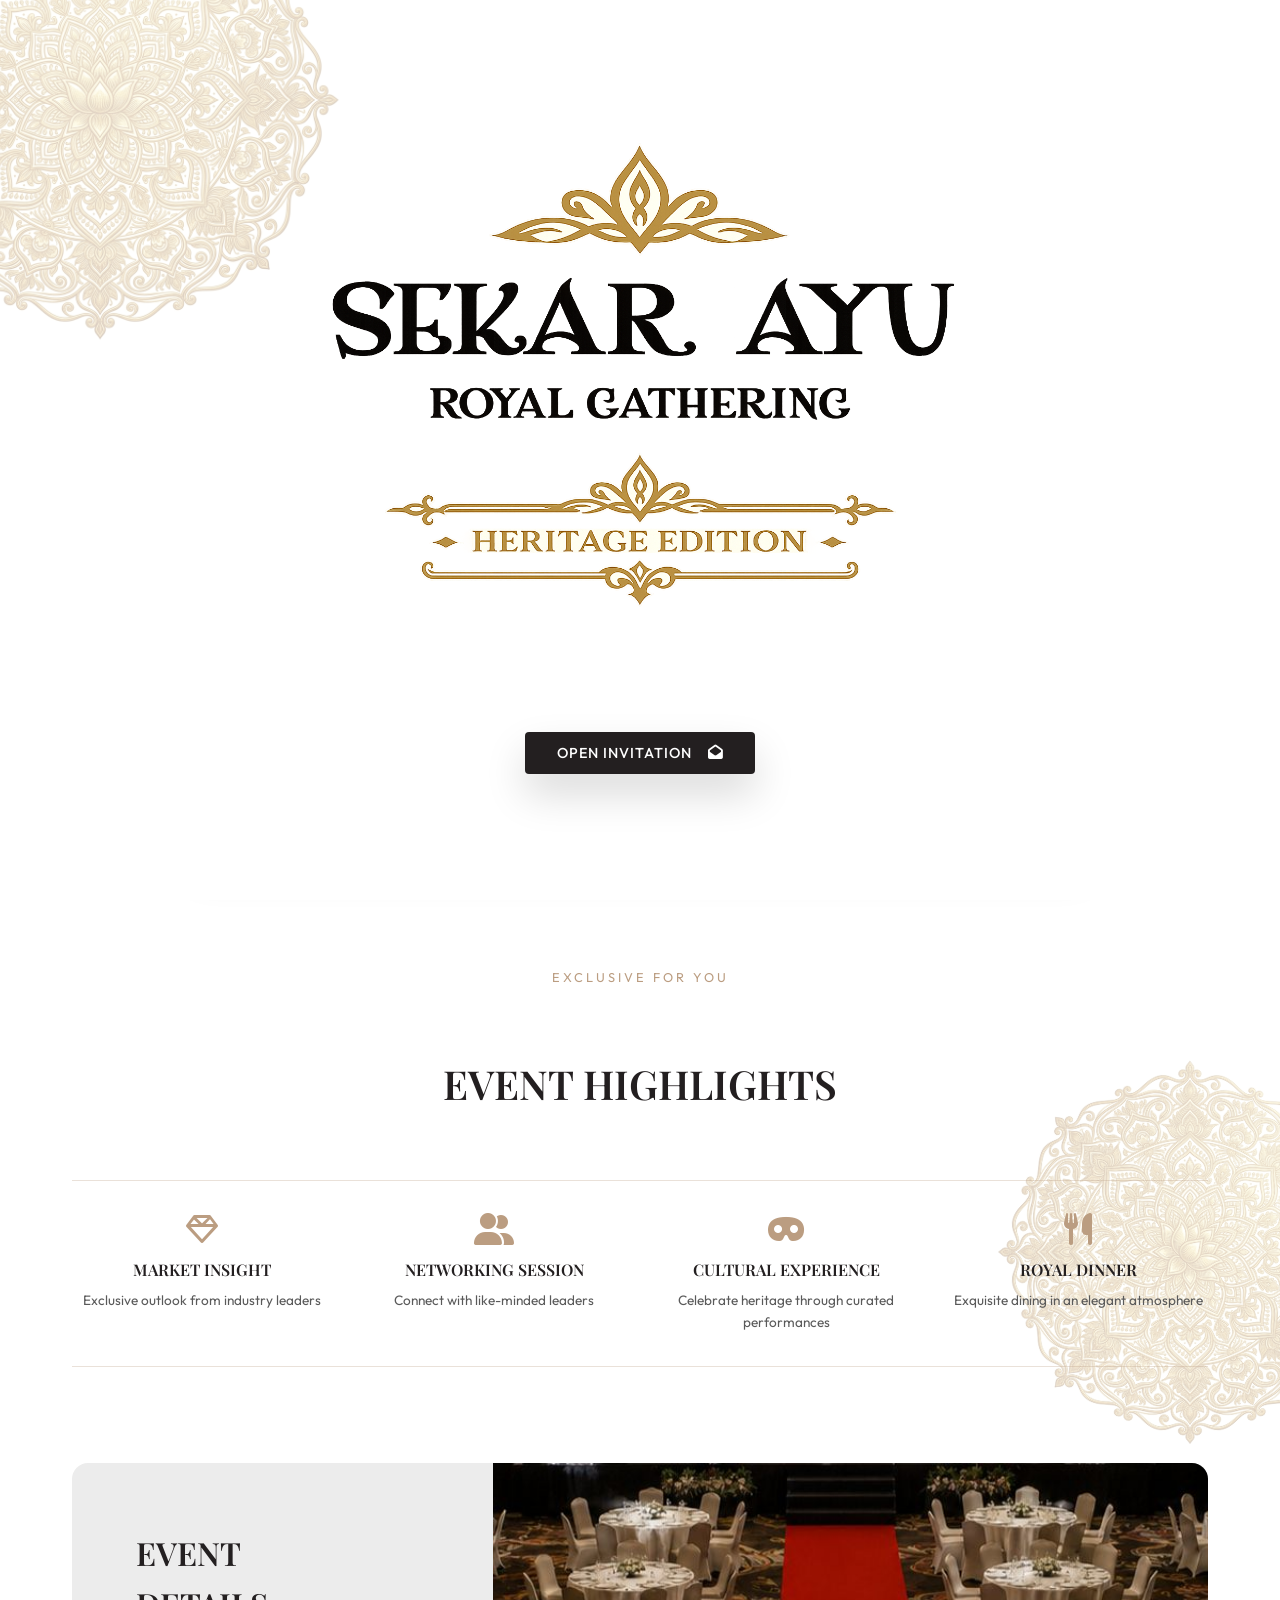
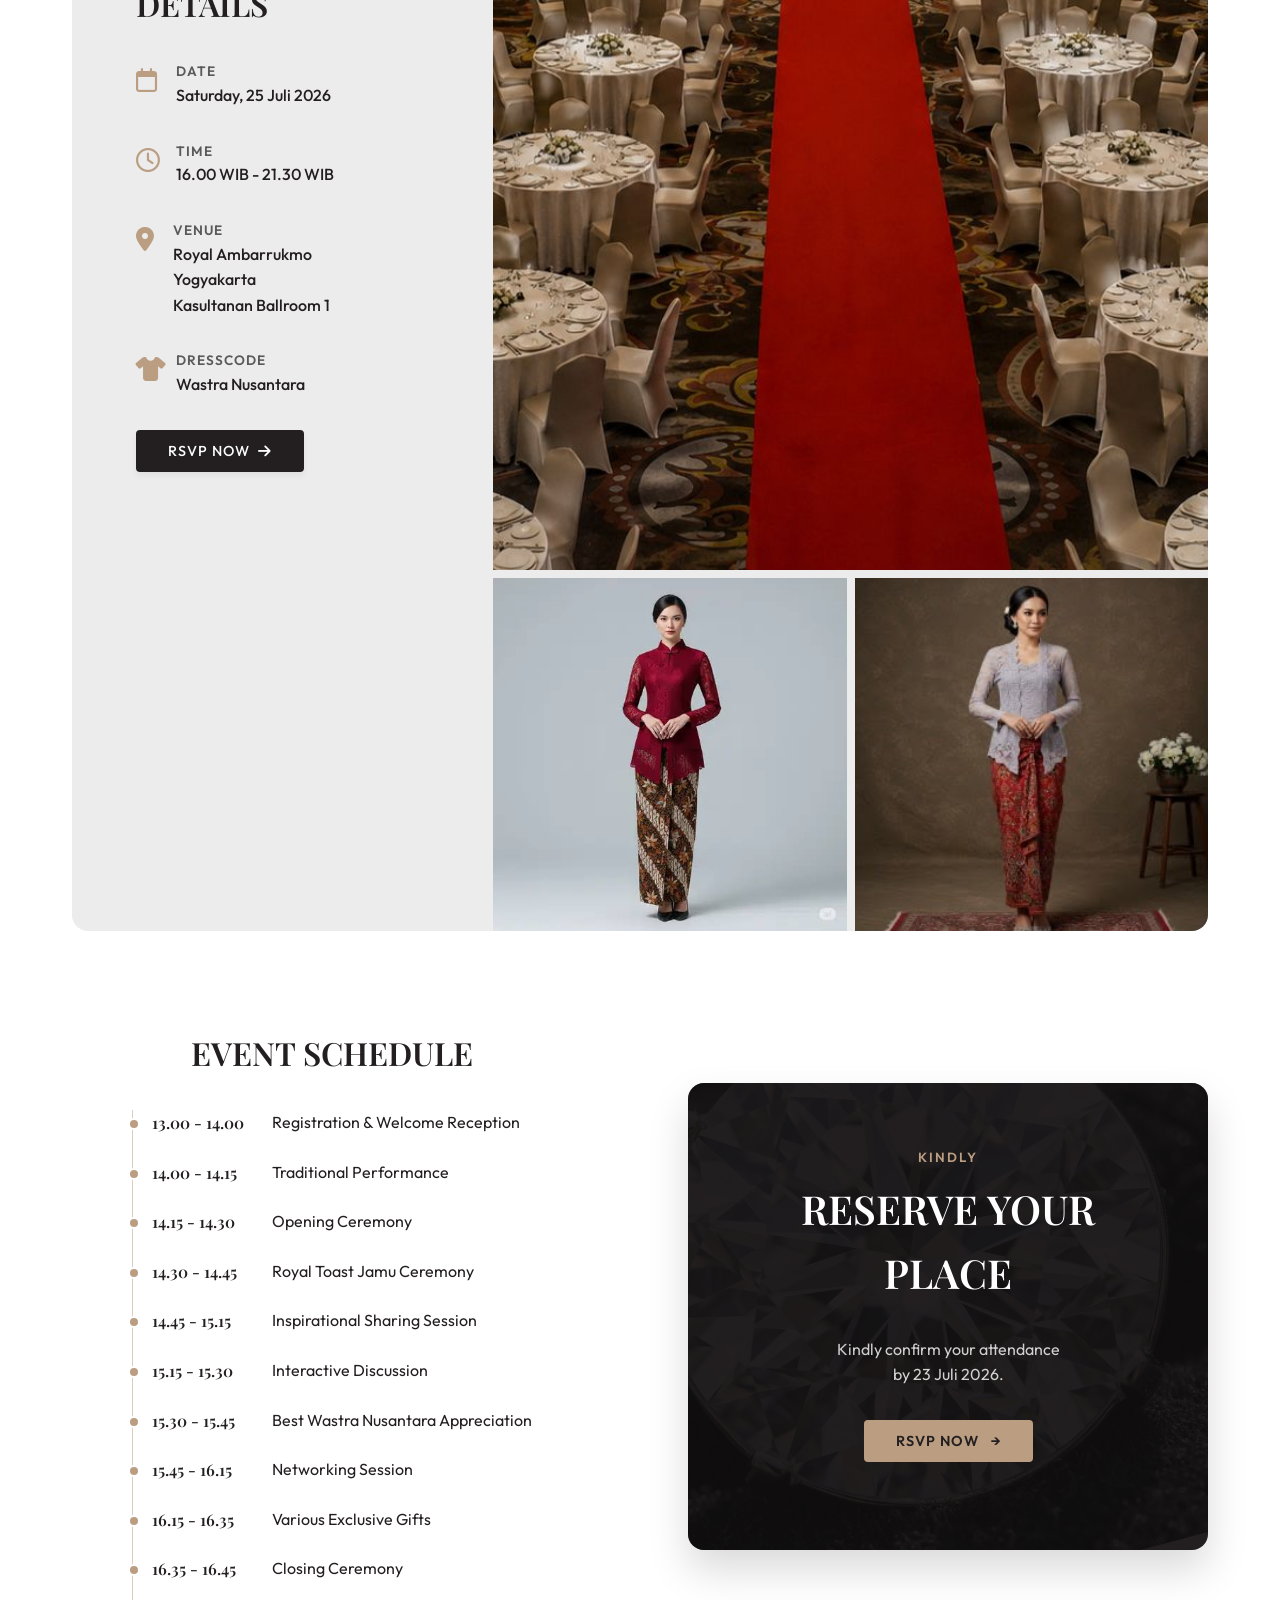
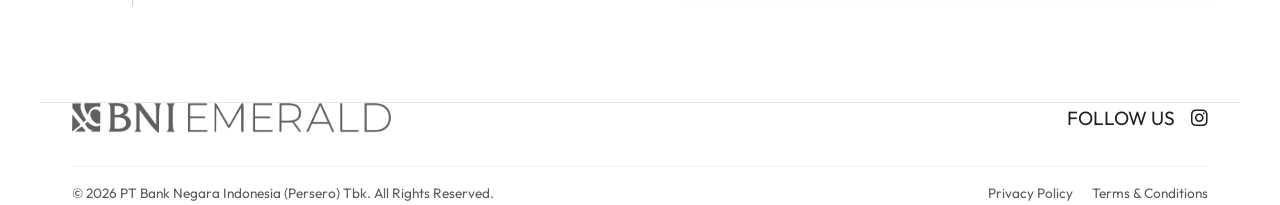
==== commit 112c44af: "Center Reserve section vertically and text align center" ====
--- a/demo-cover.html
+++ b/demo-cover.html
@@ -237,28 +237,44 @@
       <div style="display: flex; justify-content: center;">
         <div class="schedule-list">
           <div class="schedule-item">
-            <div class="time">16.00 - 17.45</div>
-            <div class="event">REGISTRATION & WELCOME DRINK</div>
-          </div>
-          <div class="schedule-item">
-            <div class="time">18.00 - 18.45</div>
-            <div class="event">OPENING & WELCOME SPEECH</div>
-          </div>
-          <div class="schedule-item">
-            <div class="time">18.45 - 19.00</div>
-            <div class="event">INTIMATE CONVERSATION</div>
-          </div>
-          <div class="schedule-item">
-            <div class="time">19.00 - 20.00</div>
-            <div class="event">ROYAL DINNER & NETWORK SESSION</div>
-          </div>
-          <div class="schedule-item">
-            <div class="time">20.00 - 20.40</div>
-            <div class="event">LEADERBOARD, BEST WASTRA</div>
-          </div>
-          <div class="schedule-item">
-            <div class="time">20.40 - 21.00</div>
-            <div class="event">LUCKY DRAW & CLOSING</div>
+            <div class="time">13.00 - 14.00</div>
+            <div class="event">Registration & Welcome Reception</div>
+          </div>
+          <div class="schedule-item">
+            <div class="time">14.00 - 14.15</div>
+            <div class="event">Traditional Performance</div>
+          </div>
+          <div class="schedule-item">
+            <div class="time">14.15 - 14.30</div>
+            <div class="event">Opening Ceremony</div>
+          </div>
+          <div class="schedule-item">
+            <div class="time">14.30 - 14.45</div>
+            <div class="event">Royal Toast Jamu Ceremony</div>
+          </div>
+          <div class="schedule-item">
+            <div class="time">14.45 - 15.15</div>
+            <div class="event">Inspirational Sharing Session</div>
+          </div>
+          <div class="schedule-item">
+            <div class="time">15.15 - 15.30</div>
+            <div class="event">Interactive Discussion</div>
+          </div>
+          <div class="schedule-item">
+            <div class="time">15.30 - 15.45</div>
+            <div class="event">Best Wastra Nusantara Appreciation</div>
+          </div>
+          <div class="schedule-item">
+            <div class="time">15.45 - 16.15</div>
+            <div class="event">Networking Session</div>
+          </div>
+          <div class="schedule-item">
+            <div class="time">16.15 - 16.35</div>
+            <div class="event">Various Exclusive Gifts</div>
+          </div>
+          <div class="schedule-item">
+            <div class="time">16.35 - 16.45</div>
+            <div class="event">Closing Ceremony</div>
           </div>
         </div>
       </div>
@@ -266,8 +282,8 @@
 
     <!-- Right: Reserve -->
     <div class="reserve-column">
-      <div class="reserve-section" style="margin-bottom: 0; height: 100%;">
-        <div class="reserve-content">
+      <div class="reserve-section" style="margin-bottom: 0; text-align: center; justify-content: center;">
+        <div class="reserve-content" style="margin: 0 auto;">
           <h5>KINDLY</h5>
           <h2>RESERVE YOUR PLACE</h2>
           <p>Kindly confirm your attendance<br>by 23 Juli 2026.</p>
